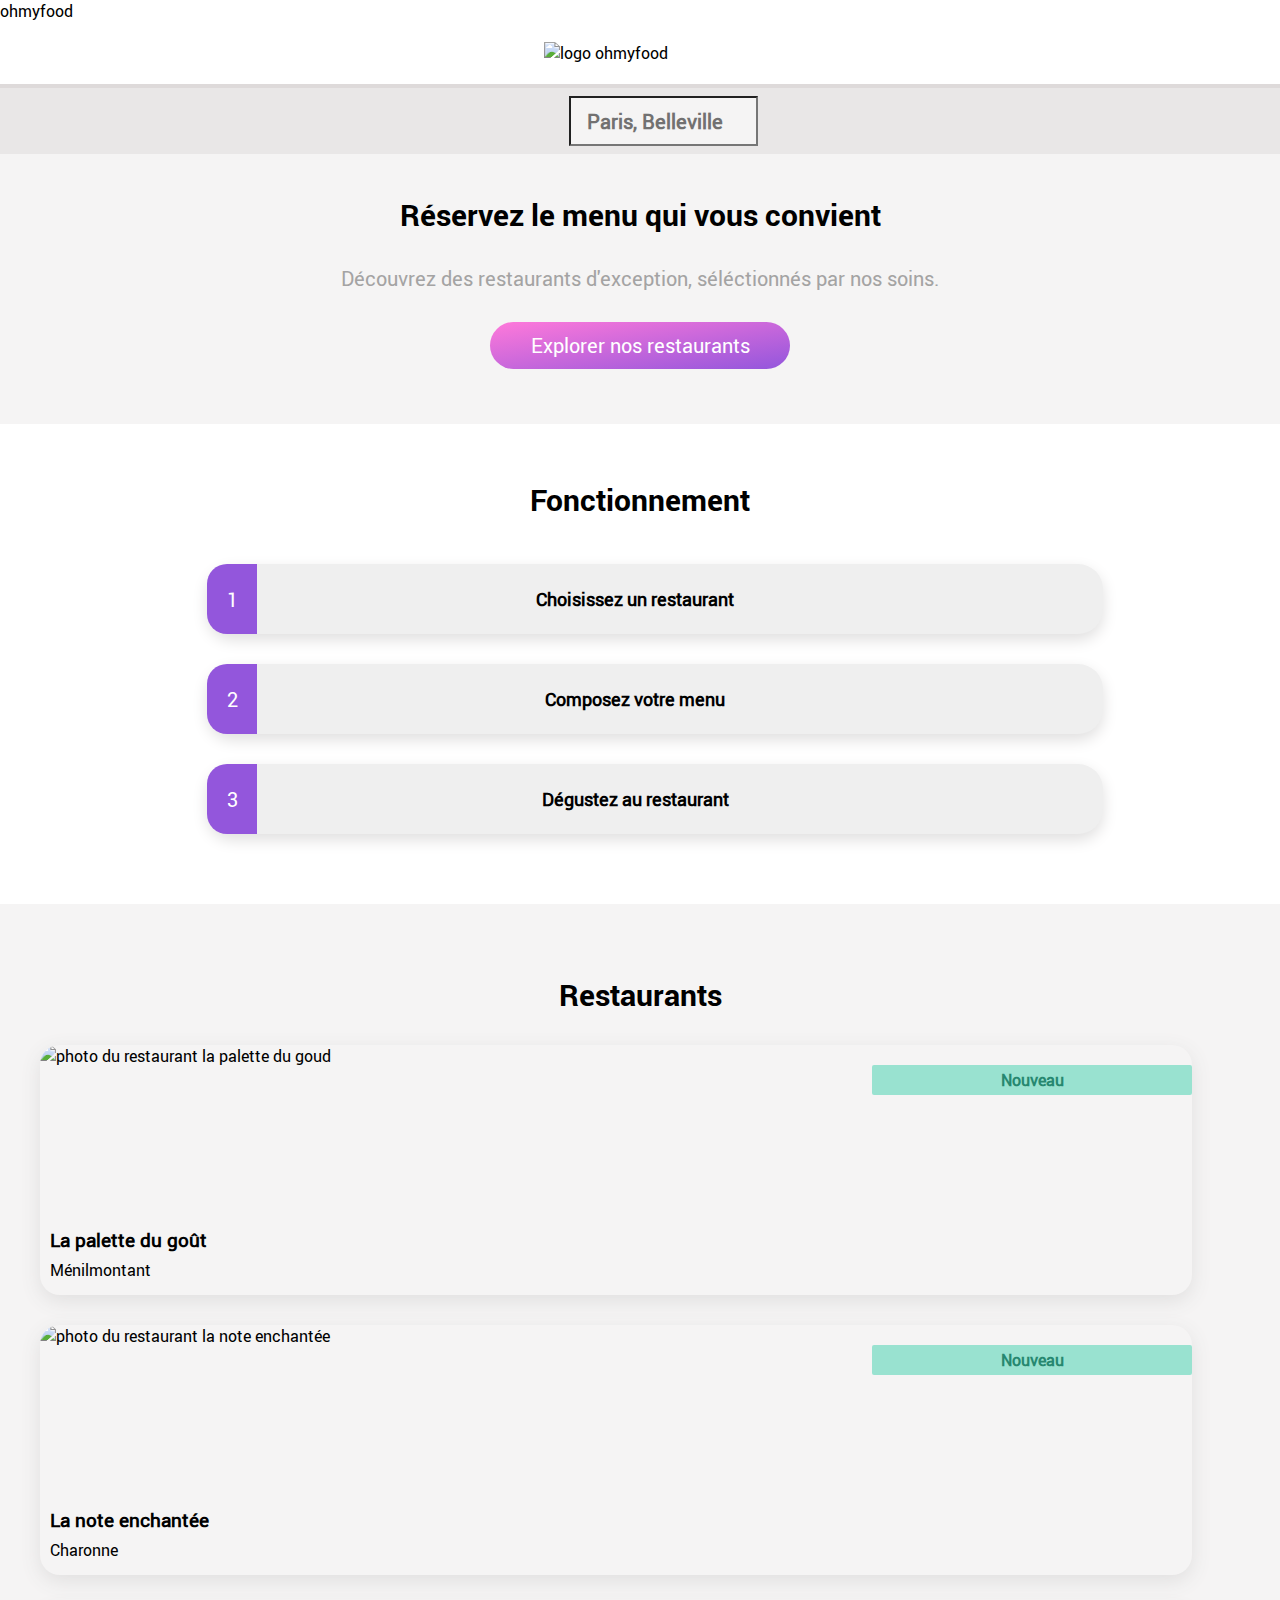
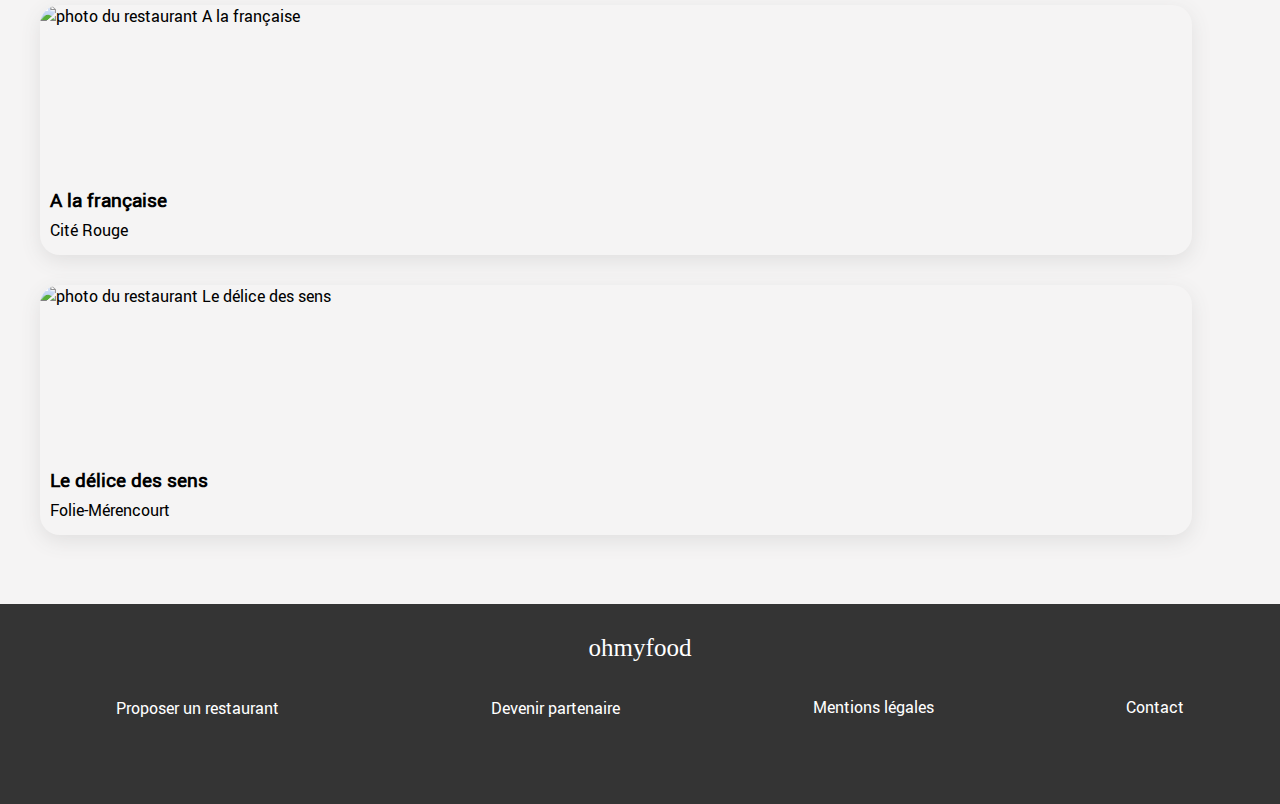
==== index.html @ 024a18be "debut du loader spinner" ====
<!DOCTYPE html>
<html lang="fr">
    <head>
        <meta charset="UTF-8">
        <meta http-equiv="X-UA-Compatible" content="IE=edge">
        <meta name="viewport" content="width=device-width, initial-scale=1.0">
        <link rel="stylesheet" href="sass/style.css"/>
        <link rel="stylesheet" href="https://use.fontawesome.com/releases/v5.15.4/css/all.css" integrity="sha384-DyZ88mC6Up2uqS4h/KRgHuoeGwBcD4Ng9SiP4dIRy0EXTlnuz47vAwmeGwVChigm" crossorigin="anonymous">
        <title>ohmyfood</title>
    </head>
    <body>
        <!--................HEADER...............-->
        <header> 

        <p class="loader">ohmyfood</p>
        <div class="pageloader"></div>

        
        <div class="logo">
            <img src="images/logo/ohmyfood.png" alt="logo ohmyfood">
        </div>
        </header>
        <!--..................1ere SECTION..................-->
            <section class="suiteheader">
                <div class="rechercher">
                    <p class="icone"><i class="fas fa-map-marker-alt"></i></p>
                    <form method="post" action="traitement.php">
                        <input class="ville" type="search" value="Paris, Belleville"/>
                    </form>
                </div>
                <div class="explorer">
                    <h1>Réservez le menu qui vous convient</h1>
                    <p>Découvrez des restaurants d'exception, séléctionnés par nos soins.</p>
                    <div><a href="#restaurants"><button>Explorer nos restaurants</button></a></div>
                </div>
                <div class="fonctionnement">
                    <h2>Fonctionnement</h2>
                    <div class="fonctionnement_button">
                    <div class="choix"><button>
                        <div class="num"><p>1</p></div><i class="fas fa-mobile-alt"></i><h4>Choisissez un restaurant</h4>
                    </button></div> 
                    <div class="choix"><button>
                        <div class="num"><p>2</p></div><i class="fas fa-list-ul"></i><h4>Composez votre menu</h4>
                    </button></div>
                    <div class="choix"><button>
                        <div class="num"><p>3</p></div><i class="fas fa-store"></i><h4>Dégustez au restaurant</h4>
                    </button></div>
                    </div>
                </div>
            </section>
        <!--................2ème SECTION.................-->
            <section id="restaurants">
                <h2>Restaurants</h2>
                <div class="restaurant_carte">
                <article class="carte"><a href="palette_du_gout.html">
                    <div class="photo">
                        <aside>Nouveau</aside>
                        <img src="images/restaurants/jay-wennington-N_Y88TWmGwA-unsplash.jpg" alt="photo du restaurant la palette du goud"></div>
                    <div class="description">
                        <h3>La palette du goût</h3>
                        <p>Ménilmontant</p>
                        <div class="coeur">
                            <p class="coeurvide"><i class="far fa-heart"></i></p>
                            <p class="coeurrempli"><i class="fas fa-heart"></i></p>
                        </div>    
                        
                        </div></a>
                </article>
                <article class="carte"><a href="note_enchantee.html">
                    <div class="photo">
                        <aside>Nouveau</aside>
                        <img src="images/restaurants/stil-u2Lp8tXIcjw-unsplash.jpg" alt="photo du restaurant la note enchantée"></div>
                    <div class="description">
                        <h3>La note enchantée</h3>
                        <p>Charonne</p>
                        <div class="coeur">
                            <p class="coeurvide"><i class="far fa-heart"></i></p>
                            <p class="coeurrempli"><i class="fas fa-heart"></i></p>
                        </div>    
                        
                        </div></a>
                </article>
                <article class="carte"><a href="a_la_francaise.html">
                    <div class="photo">
                        <img src="images/restaurants/toa-heftiba-DQKerTsQwi0-unsplash.jpg" alt="photo du restaurant A la française"></div>
                    <div class="description">
                        <h3>A la française</h3>
                        <p>Cité Rouge</p>
                        <div class="coeur">
                            <p class="coeurvide"><i class="far fa-heart"></i></p>
                            <p class="coeurrempli"><i class="fas fa-heart"></i></p>
                        </div>
                        </div></a>
                </article>
                <article class="carte"><a href="delice_des_sens.html">
                    <div class="photo">
                        <img src="images/restaurants/louis-hansel-shotsoflouis-qNBGVyOCY8Q-unsplash.jpg" alt="photo du restaurant Le délice des sens"></div>
                    <div class="description">
                        <h3>Le délice des sens</h3>
                        <p>Folie-Mérencourt</p>
                        <div class="coeur">
                            <p class="coeurvide"><i class="far fa-heart"></i></p>
                            <p class="coeurrempli"><i class="fas fa-heart"></i></p>
                        </div>
                        
                        </div></a>
                </article>
                </div>
            </section>
        <!--..................FOOTER.................-->
        <footer>
            <div class="logofooter"><p>ohmyfood</p></div>
            <div class="menu_footer">
                <ul>
                <li><a href="#"><i class="fas fa-utensils"></i>Proposer un restaurant</a></li>
                <li><a href="#"><i class="fas fa-hands-helping"></i>Devenir partenaire</a></li>
                <li><a href="#">Mentions légales</a></li>
                <li><a href="#email">Contact</a></li></ul>
            </div>
        </footer>
    </body>
</html>
---- sass/style.css ----
@font-face {
  font-family: "Robotoreg";
  src: url("fonts/Roboto-Regular-webfont.ttf") format("truetype"), url("fonts/Roboto-Black-webfont.ttf") format("truetype");
  font-weight: normal;
}

@font-face {
  font-family: "Robotobold";
  src: url("fonts/Roboto-Bold-webfont.ttf") format("truetype");
}

@font-face {
  font-family: "shrikhand";
  src: url("fonts/shrikhand-Regular.otf") format("opentype");
  font-weight: normal;
}

* {
  padding: 0;
  margin: 0;
  -webkit-box-sizing: border-box;
          box-sizing: border-box;
  font-family: "Robotoreg", impact, serif;
}

.logo {
  display: -webkit-box;
  display: -ms-flexbox;
  display: flex;
  -webkit-box-pack: center;
      -ms-flex-pack: center;
          justify-content: center;
  -webkit-box-align: center;
      -ms-flex-align: center;
          align-items: center;
  width: 100%;
}

.logo img {
  width: 130px;
  height: auto;
  margin-top: 20px;
}

footer {
  height: 250px;
  width: 100%;
  background-color: #343434;
}

.logofooter p {
  font-family: "shrikhand", impact, serif;
  font-size: 18px;
  color: white;
  width: 35%;
  padding-top: 30px;
  margin-left: 30px;
}

.menu_footer {
  display: -webkit-box;
  display: -ms-flexbox;
  display: flex;
  -webkit-box-orient: vertical;
  -webkit-box-direction: normal;
      -ms-flex-direction: column;
          flex-direction: column;
  -ms-flex-wrap: wrap;
      flex-wrap: wrap;
  margin-top: 15px;
  margin-left: 30px;
  line-height: 30px;
  width: 55%;
}

.menu_footer ul {
  display: -webkit-box;
  display: -ms-flexbox;
  display: flex;
  -webkit-box-orient: vertical;
  -webkit-box-direction: normal;
      -ms-flex-direction: column;
          flex-direction: column;
  list-style-type: none;
  font-size: 15px;
}

.menu_footer a {
  color: white;
  text-decoration: none;
}

.menu_footer i {
  width: 10px;
  margin-right: 15px;
  font-size: 15px;
}

@media screen and (min-width: 768px) {
  .logo img {
    width: 15%;
    height: auto;
  }
  footer {
    height: 200px;
  }
  .menu_footer {
    margin: 0;
    width: 100%;
  }
  .menu_footer ul {
    text-align: center;
    -ms-flex-pack: distribute;
        justify-content: space-around;
    font-size: 16px;
    width: 100%;
    -webkit-box-orient: horizontal;
    -webkit-box-direction: normal;
        -ms-flex-direction: row;
            flex-direction: row;
  }
  .menu_footer i {
    width: 30px;
    font-size: 18px;
    margin-right: 20px;
  }
  .logofooter p {
    font-size: 25px;
    text-align: center;
    width: 100%;
    margin: 0;
    padding: 30px;
  }
}

@media screen and (min-width: 1294px) {
  .logo img {
    width: 10%;
    height: auto;
  }
}

main {
  background: rgba(245, 244, 244, 0.986);
  border-radius: 30px 30px 0 0;
  width: 100%;
  height: 1150px;
  position: relative;
  margin-top: -15%;
  padding-top: 35px;
}

.header {
  display: -webkit-box;
  display: -ms-flexbox;
  display: flex;
  width: 100%;
  height: 50px;
}

.fleche i {
  margin-top: 25px;
  margin-left: 20px;
  color: black;
}

.photo_menu img {
  -o-object-fit: cover;
     object-fit: cover;
  width: 100%;
  height: 50%;
  margin-top: 20px;
}

.titre {
  display: -webkit-box;
  display: -ms-flexbox;
  display: flex;
  -ms-flex-pack: distribute;
      justify-content: space-around;
  -webkit-box-align: center;
      -ms-flex-align: center;
          align-items: center;
}

.titre h1 {
  font-family: "shrikhand", impact, serif;
  font-size: 25px;
  margin-left: -30px;
}

.coeur i {
  font-size: 25px;
  margin-top: -12px;
  position: absolute;
}

.coeurvide i {
  color: #727171;
}

.coeurrempli i {
  color: transparent;
}

.detailmenu {
  display: -webkit-box;
  display: -ms-flexbox;
  display: flex;
  -webkit-box-orient: vertical;
  -webkit-box-direction: normal;
      -ms-flex-direction: column;
          flex-direction: column;
  margin-top: 20px;
  height: 900px;
  margin-bottom: 50px;
  -webkit-box-pack: justify;
      -ms-flex-pack: justify;
          justify-content: space-between;
}

.detailmenu h2 {
  margin-bottom: 20px;
  font-size: 16px;
  margin-left: 20px;
  border-bottom: solid #99E2D0;
  padding-bottom: 5px;
  margin-bottom: -5px;
  width: 45px;
  color: #727171;
}

h4 {
  font-size: 16px;
  font-weight: 800;
  width: 100%;
  margin-top: 10px;
  color: black;
}

.blocmenu {
  display: -webkit-box;
  display: -ms-flexbox;
  display: flex;
  -webkit-box-orient: vertical;
  -webkit-box-direction: normal;
      -ms-flex-direction: column;
          flex-direction: column;
  -webkit-box-pack: justify;
      -ms-flex-pack: justify;
          justify-content: space-between;
  height: 220px;
}

.blocmenu--entree {
  -webkit-animation: apparition-menu 3s;
          animation: apparition-menu 3s;
}

.blocmenu--plat {
  -webkit-animation: apparition-menu 7s;
          animation: apparition-menu 7s;
}

.blocmenu--dessert {
  -webkit-animation: apparition-menu 11s;
          animation: apparition-menu 11s;
}

@-webkit-keyframes apparition-menu {
  0% {
    opacity: 0;
    -webkit-transform: translateY(5vh);
            transform: translateY(5vh);
  }
  100% {
    opacity: 1;
    -webkit-transform: translateY(0);
            transform: translateY(0);
  }
}

@keyframes apparition-menu {
  0% {
    opacity: 0;
    -webkit-transform: translateY(5vh);
            transform: translateY(5vh);
  }
  100% {
    opacity: 1;
    -webkit-transform: translateY(0);
            transform: translateY(0);
  }
}

.menu {
  display: -webkit-box;
  display: -ms-flexbox;
  display: flex;
  background-color: white;
  border-radius: 20px;
  -webkit-box-orient: horizontal;
  -webkit-box-direction: normal;
      -ms-flex-direction: row;
          flex-direction: row;
  -ms-flex-wrap: wrap;
      flex-wrap: wrap;
  width: 90%;
  height: 60px;
  -ms-flex-pack: distribute;
      justify-content: space-around;
  padding-left: 10px;
  margin-left: 20px;
}

.descriptiontarif {
  display: -webkit-box;
  display: -ms-flexbox;
  display: flex;
  -webkit-box-orient: horizontal;
  -webkit-box-direction: normal;
      -ms-flex-direction: row;
          flex-direction: row;
  -webkit-box-pack: justify;
      -ms-flex-pack: justify;
          justify-content: space-between;
  font-size: 14px;
  width: 100%;
  height: 35px;
}

.description_menu {
  color: #727171;
  white-space: nowrap;
  width: 100%;
  overflow: hidden;
  text-overflow: ellipsis;
}

.tarif {
  font-weight: 800;
  color: black;
}

.valide {
  display: -webkit-box;
  display: -ms-flexbox;
  display: flex;
  color: transparent;
  -webkit-transform: rotate(0turn);
          transform: rotate(0turn);
}

.menu:hover {
  -webkit-box-shadow: grey 6px 6px 6px;
          box-shadow: grey 6px 6px 6px;
}

.menu:hover .valide {
  color: white;
  -webkit-box-align: center;
      -ms-flex-align: center;
          align-items: center;
  -webkit-box-pack: center;
      -ms-flex-pack: center;
          justify-content: center;
  margin-top: -32px;
  margin-left: 20px;
  height: 61px;
  padding: 13px;
  border-radius: 0 20px 20px 0;
  background-color: #99E2D0;
  -webkit-transition: 900ms translateX();
  transition: 900ms translateX();
}

.menu:hover .valide i {
  font-size: 20px;
  -webkit-transform: rotate(1turn);
          transform: rotate(1turn);
  -webkit-transition: 900ms;
  transition: 900ms;
}

.bouton {
  display: -webkit-box;
  display: -ms-flexbox;
  display: flex;
  -webkit-box-pack: center;
      -ms-flex-pack: center;
          justify-content: center;
}

.bouton button {
  margin-bottom: 50px;
  padding: 15px 50px;
  border-radius: 40px;
  background: -webkit-gradient(linear, left top, right bottom, from(#FF79DA), to(#9356DC));
  background: linear-gradient(to bottom right, #FF79DA, #9356DC);
  border: none;
}

.bouton a button {
  text-decoration: none;
  color: white;
  font-size: 16px;
}

.bouton a button:hover {
  -webkit-box-shadow: #727171 0px 7px 15px;
          box-shadow: #727171 0px 7px 15px;
  -webkit-filter: brightness(1.1);
          filter: brightness(1.1);
}

@media screen and (min-width: 768px) and (max-width: 1293px) {
  .photo_menu img {
    height: 500px;
  }
  .fleche {
    margin-left: 50px;
  }
  main {
    display: -webkit-box;
    display: -ms-flexbox;
    display: flex;
    -webkit-box-orient: vertical;
    -webkit-box-direction: normal;
        -ms-flex-direction: column;
            flex-direction: column;
    padding-left: 50px;
    padding-right: 40px;
  }
  .coeur {
    margin-right: 60px;
  }
}

@media screen and (min-width: 1294px) {
  .photo_menu img {
    height: 300px;
    width: 100%;
  }
  .fleche {
    margin-left: 90px;
  }
  main {
    display: -webkit-box;
    display: -ms-flexbox;
    display: flex;
    height: 900px;
    -webkit-box-orient: vertical;
    -webkit-box-direction: normal;
        -ms-flex-direction: column;
            flex-direction: column;
    margin-top: -10px;
    border-radius: 0%;
    -webkit-box-align: center;
        -ms-flex-align: center;
            align-items: center;
  }
  .titre {
    width: 100%;
    -ms-flex-pack: distribute;
        justify-content: space-around;
    margin-top: 30px;
  }
  .titre h1 {
    font-size: 35px;
    margin-bottom: 20px;
  }
  .coeur i {
    font-size: 35px;
    margin-top: -35px;
  }
  .menu {
    height: auto;
    width: 30%;
  }
  .detailmenu h2 {
    font-size: 25px;
    margin-left: -80%;
    margin-top: 20px;
  }
  .detailmenu {
    width: 90%;
    height: 550px;
    -ms-flex-pack: distribute;
        justify-content: space-around;
    -webkit-box-align: center;
        -ms-flex-align: center;
            align-items: center;
  }
  .blocmenu {
    width: 100%;
    -ms-flex-pack: distribute;
        justify-content: space-around;
    -webkit-box-orient: horizontal;
    -webkit-box-direction: normal;
        -ms-flex-direction: row;
            flex-direction: row;
    margin-top: 20px;
  }
  .descriptiontarif {
    height: 70px;
  }
  h4 {
    font-size: 20px;
    margin-left: 20px;
    margin-top: 20px;
  }
  .description_menu {
    font-size: 18px;
    margin-left: 20px;
    margin-top: 10px;
  }
  .tarif {
    font-size: 20px;
    margin-right: 20px;
  }
  .menu:hover .valide {
    margin-top: -46px;
    height: 117px;
    padding: 20px;
  }
  .bouton button {
    width: 400px;
    margin-top: 30px;
  }
  .bouton a button {
    font-size: 22px;
  }
}

/*
@keyframes loader-spinner{
0% {transform: rotate(0turn);
	opacity:1;}
100% {transform: rotate(5turn);
		opacity:0;}
}
.loader
{
	display: flex;
	justify-content: center;
	align-items: center;
	font-family: "shrikhand", impact, serif;
	text-align: center;
	font-size: 30px;
	color: $texte;
	width: 300px;
	height: 300px;
	border-radius: 50%;
	box-shadow: 50px 30px 20px $secondaire inset;
	position: absolute;
	background:$degrade;
	margin-top: 50%;
	margin-left: 10%;
	animation: loader-spinner 20s;
}*/
/*.........1ere section............*/
.suiteheader {
  display: -webkit-box;
  display: -ms-flexbox;
  display: flex;
  -webkit-box-orient: vertical;
  -webkit-box-direction: normal;
      -ms-flex-direction: column;
          flex-direction: column;
}

.rechercher {
  display: -webkit-box;
  display: -ms-flexbox;
  display: flex;
  -webkit-box-pack: center;
      -ms-flex-pack: center;
          justify-content: center;
  -webkit-box-align: center;
      -ms-flex-align: center;
          align-items: center;
  width: 100%;
  height: 70px;
  margin-top: 20px;
  background-color: rgba(233, 231, 231, 0.986);
  border-top: solid 4px rgba(221, 217, 217, 0.986);
}

.icone {
  display: -webkit-box;
  display: -ms-flexbox;
  display: flex;
  font-size: 20px;
  margin-left: 8%;
  margin-right: 5px;
}

.ville {
  display: -webkit-box;
  display: -ms-flexbox;
  display: flex;
  font-size: 18px;
  font-weight: 600;
  text-align: center;
  width: 80%;
  color: #727171;
  font-size: 16px;
  background-color: rgba(245, 244, 244, 0.986);
}

.explorer {
  text-align: center;
  height: 300px;
  width: 100%;
  padding-top: 40px;
  background-color: rgba(245, 244, 244, 0.986);
}

h1 {
  font-weight: 800;
  font-family: "Robotobold", impact, serif;
  font-size: 25px;
  margin-bottom: 15px;
  margin-left: 40px;
  margin-right: 40px;
  font-size: 25px;
}

h1 + p {
  color: #a4a3a3;
  font-size: 20px;
  margin-left: 10px;
  margin-right: 10px;
}

.explorer button {
  margin-top: 30px;
  margin-bottom: 30px;
  padding: 10px 20px;
  border-radius: 40px;
  background: -webkit-gradient(linear, left top, right bottom, from(#FF79DA), to(#9356DC));
  background: linear-gradient(to bottom right, #FF79DA, #9356DC);
  border: none;
}

.explorer a button {
  text-decoration: none;
  color: white;
  font-size: 16px;
}

.explorer a button:hover {
  -webkit-box-shadow: #727171 0px 7px 15px;
          box-shadow: #727171 0px 7px 15px;
  -webkit-filter: brightness(1.1);
          filter: brightness(1.1);
}

.fonctionnement {
  display: -webkit-box;
  display: -ms-flexbox;
  display: flex;
  -webkit-box-orient: vertical;
  -webkit-box-direction: normal;
      -ms-flex-direction: column;
          flex-direction: column;
  height: 370px;
  width: 100%;
  margin-top: 40px;
  margin-bottom: 10px;
  -ms-flex-pack: distribute;
      justify-content: space-around;
}

.fonctionnement_button {
  display: -webkit-box;
  display: -ms-flexbox;
  display: flex;
  -webkit-box-orient: vertical;
  -webkit-box-direction: normal;
      -ms-flex-direction: column;
          flex-direction: column;
  -webkit-box-pack: justify;
      -ms-flex-pack: justify;
          justify-content: space-between;
  width: 100%;
  height: 300px;
}

h2 {
  font-weight: 800;
  font-family: "Robotobold", impact, serif;
  font-size: 25px;
  width: 80%;
  font-size: 25px;
  margin-left: 30px;
}

.choix {
  display: -webkit-box;
  display: -ms-flexbox;
  display: flex;
  -webkit-box-orient: vertical;
  -webkit-box-direction: normal;
      -ms-flex-direction: column;
          flex-direction: column;
  -webkit-box-pack: center;
      -ms-flex-pack: center;
          justify-content: center;
  -webkit-box-align: center;
      -ms-flex-align: center;
          align-items: center;
  margin-top: 0;
  font-size: 16px;
  font-weight: 900;
  height: 100%;
  width: 100%;
}

.choix:hover button {
  background-color: #dfccf5;
  border-radius: 25px;
  -webkit-filter: brightness(1.02);
          filter: brightness(1.02);
  -webkit-box-shadow: #b8b7b7 0px 5px 10px;
          box-shadow: #b8b7b7 0px 5px 10px;
}

.choix button {
  display: -webkit-box;
  display: -ms-flexbox;
  display: flex;
  -webkit-box-align: center;
      -ms-flex-align: center;
          align-items: center;
  border-radius: 25px;
  height: 70px;
  width: 88%;
  -webkit-box-shadow: #e0dfdf 0px 6px 15px;
          box-shadow: #e0dfdf 0px 6px 15px;
  border: none;
  margin-left: 30px;
}

.num {
  display: -webkit-box;
  display: -ms-flexbox;
  display: flex;
  -webkit-box-pack: center;
      -ms-flex-pack: center;
          justify-content: center;
  -webkit-box-align: center;
      -ms-flex-align: center;
          align-items: center;
  border-radius: 50%;
  background-color: #9356DC;
  color: white;
  width: 35px;
  height: 30px;
  margin-left: -13px;
}

.choix i {
  margin-left: 30px;
  margin-right: -30px;
  color: #a4a3a3;
  font-size: 20px;
}

.choix h4 {
  margin-bottom: 10px;
}

.choix:hover i {
  color: #9356DC;
}

/*...........2eme section............*/
#restaurants {
  display: -webkit-box;
  display: -ms-flexbox;
  display: flex;
  width: 100%;
  height: 1300px;
  -webkit-box-orient: vertical;
  -webkit-box-direction: normal;
      -ms-flex-direction: column;
          flex-direction: column;
  -webkit-box-pack: center;
      -ms-flex-pack: center;
          justify-content: center;
  background-color: rgba(245, 244, 244, 0.986);
  margin-top: 30px;
}

.carte {
  display: -webkit-box;
  display: -ms-flexbox;
  display: flex;
  -webkit-box-orient: vertical;
  -webkit-box-direction: normal;
      -ms-flex-direction: column;
          flex-direction: column;
  width: 90%;
  height: 250px;
  margin-top: 30px;
  border-radius: 20px;
  -webkit-box-shadow: #e0dfdf 0px 6px 20px;
          box-shadow: #e0dfdf 0px 6px 20px;
  margin-left: 20px;
}

.carte a {
  text-decoration: none;
  color: black;
}

.carte a:hover {
  -webkit-box-shadow: #b8b7b7 0px 5px 10px;
          box-shadow: #b8b7b7 0px 5px 10px;
  border-radius: 20px;
}

.photo {
  display: -webkit-box;
  display: -ms-flexbox;
  display: flex;
  -webkit-box-orient: vertical;
  -webkit-box-direction: normal;
      -ms-flex-direction: column;
          flex-direction: column;
}

aside {
  display: -webkit-box;
  display: -ms-flexbox;
  display: flex;
  background-color: #99E2D0;
  width: 25%;
  height: 30px;
  color: #278870;
  font-weight: 700;
  -webkit-box-pack: center;
      -ms-flex-pack: center;
          justify-content: center;
  -webkit-box-align: center;
      -ms-flex-align: center;
          align-items: center;
  margin-top: 20px;
  margin-left: 61%;
  border-radius: 2px;
  position: absolute;
}

.photo img {
  display: -webkit-box;
  display: -ms-flexbox;
  display: flex;
  -o-object-fit: cover;
     object-fit: cover;
  width: 100%;
  height: 170px;
  border-radius: 20px 20px 0 0;
}

.description {
  display: -webkit-box;
  display: -ms-flexbox;
  display: flex;
  width: 100%;
  height: 80px;
  -webkit-box-orient: vertical;
  -webkit-box-direction: normal;
      -ms-flex-direction: column;
          flex-direction: column;
  padding-left: 10px;
  padding-top: 10px;
  border-radius: 0 0 20px 20px;
  line-height: 30px;
  position: relative;
}

.coeur i {
  font-size: 25px;
  margin-left: 80%;
  margin-right: 10px;
  margin-top: -45px;
  position: absolute;
}

.coeurvide i {
  color: #727171;
}

.coeurrempli i {
  color: transparent;
}

.coeurrempli:hover i {
  background: -webkit-gradient(linear, left bottom, left top, from(#FF79DA), to(#9356DC));
  background: linear-gradient(0deg, #FF79DA, #9356DC);
  background-clip: text;
}

/*.....................TABLETTE................*/
@media screen and (min-width: 768px) {
  .rechercher {
    padding: 0;
  }
  .icone i {
    font-size: 25px;
    padding: 0;
    margin-left: -60px;
  }
  .ville {
    height: 50px;
    width: 100%;
    font-size: 20px;
    margin-left: -30px;
  }
  h1 {
    font-size: 30px;
  }
  h1 + p {
    font-size: 20px;
    margin-top: 30px;
  }
  .explorer {
    height: 270px;
  }
  .explorer a button {
    width: 300px;
    font-size: 20px;
  }
  .fonctionnement {
    width: 100%;
    height: 400px;
    -ms-flex-pack: distribute;
        justify-content: space-around;
    -webkit-box-align: center;
        -ms-flex-align: center;
            align-items: center;
  }
  h2 {
    font-size: 30px;
    text-align: center;
    width: 100%;
    margin: 0;
  }
  .choix button {
    width: 70%;
  }
  .choix h4 {
    font-size: 18px;
    margin-left: -70px;
  }
  .num {
    margin-left: 0;
    font-size: 20px;
    border-radius: 20px 0 0 20px;
    height: 100%;
    width: 50px;
  }
  .carte {
    width: 90%;
    margin-left: 40px;
    padding: 0;
  }
  aside {
    margin-left: 65%;
  }
  .description i {
    margin-left: 90px;
  }
  .coeur {
    margin-left: 80%;
  }
}

/*..................DESKTOP................................*/
@media screen and (min-width: 1294px) {
  .fonctionnement {
    height: 200px;
  }
  .fonctionnement_button {
    -webkit-box-orient: horizontal;
    -webkit-box-direction: normal;
        -ms-flex-direction: row;
            flex-direction: row;
    margin-top: 20px;
    margin: 0%;
    padding: 0%;
  }
  .num {
    width: 50px;
  }
  .choix i {
    margin-right: 50px;
  }
  .choix button {
    width: 80%;
    margin: 0%;
    padding: 0%;
  }
  .choix {
    width: 50%;
  }
  #restaurants {
    margin: 0%;
    padding: 0%;
    height: 1000px;
    padding-bottom: 50px;
  }
  .restaurant_carte {
    display: -webkit-box;
    display: -ms-flexbox;
    display: flex;
    -webkit-box-orient: horizontal;
    -webkit-box-direction: normal;
        -ms-flex-direction: row;
            flex-direction: row;
    -ms-flex-wrap: wrap;
        flex-wrap: wrap;
    height: 800px;
    -ms-flex-pack: distribute;
        justify-content: space-around;
    width: 90%;
    margin-left: 80px;
    margin-top: 30px;
  }
  .carte {
    width: 45%;
    height: 380px;
    margin-bottom: 0px;
    padding: 0;
  }
  .photo img {
    height: 300px;
  }
  aside {
    margin-left: 30.5%;
    width: 10%;
  }
}
/*# sourceMappingURL=style.css.map */
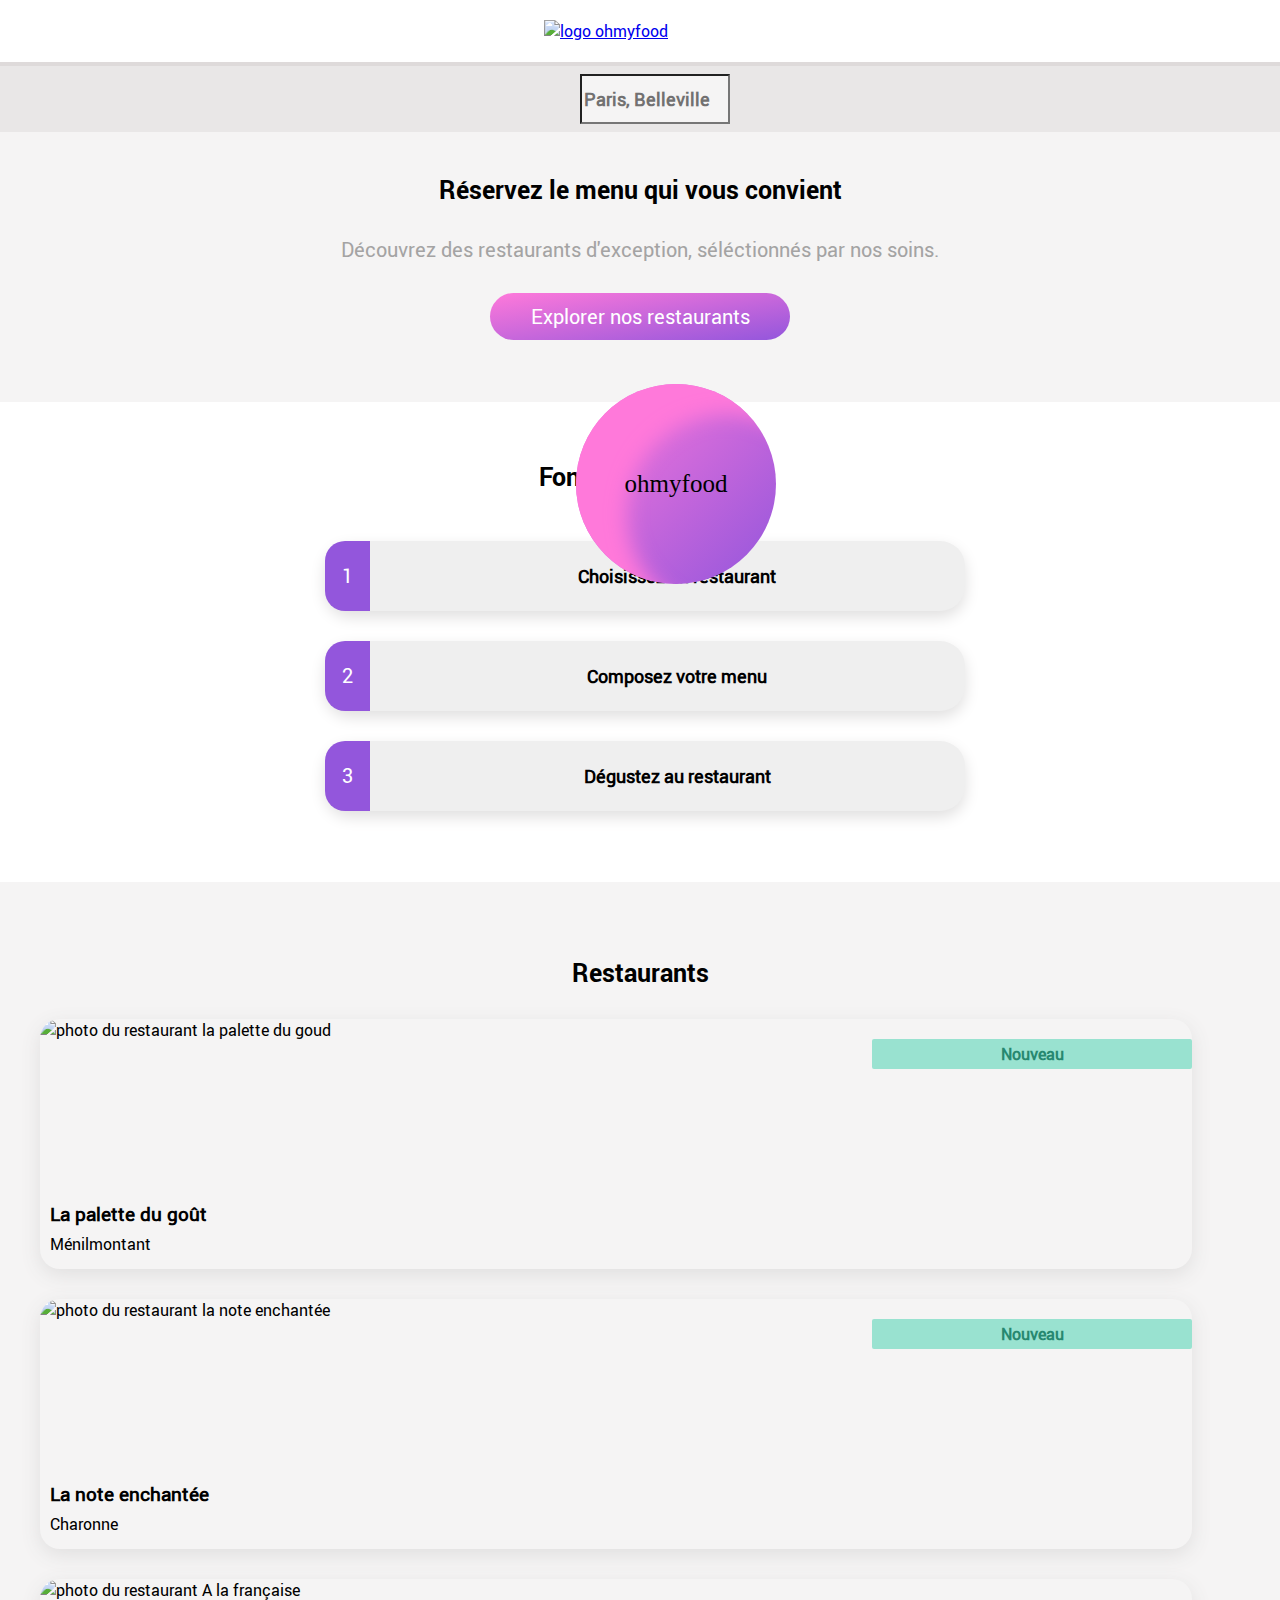
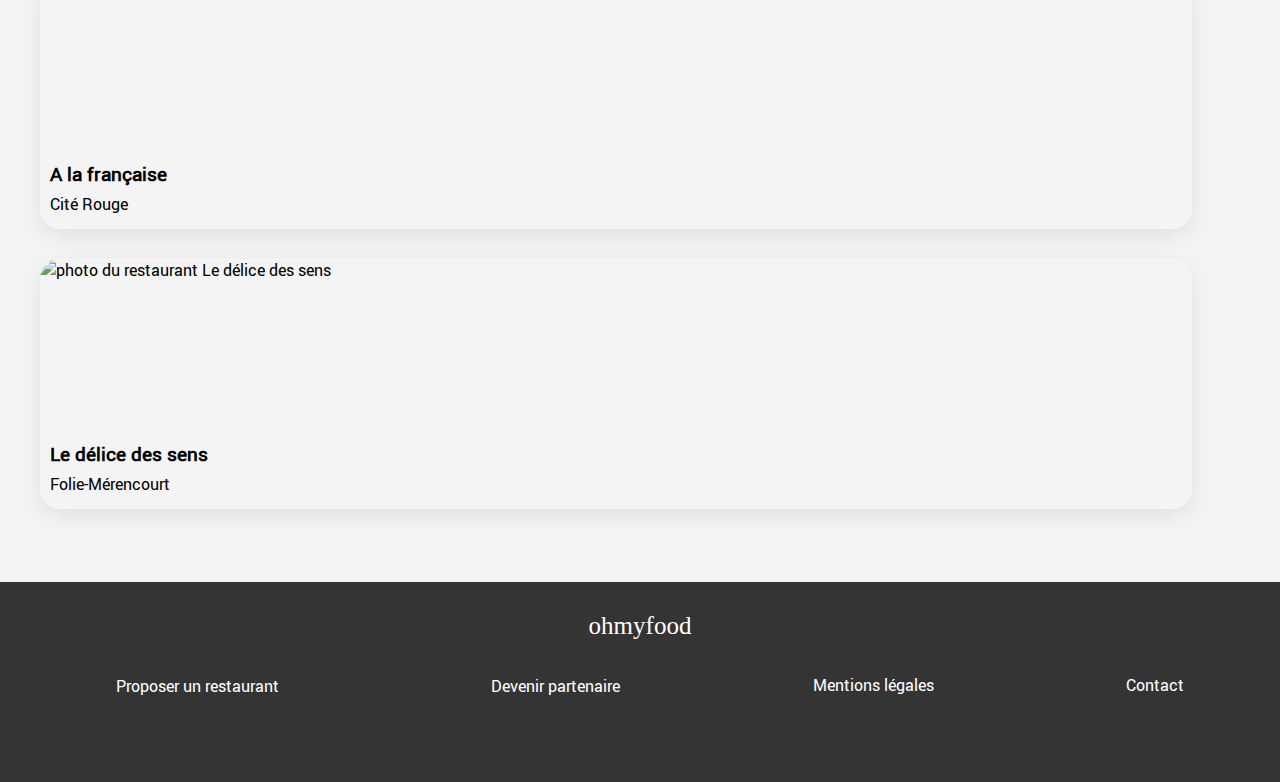
==== commit 66f871b5: "loader spinner fin" ====
--- a/index.html
+++ b/index.html
@@ -10,17 +10,16 @@
     </head>
     <body>
         <!--................HEADER...............-->
-        <header> 
-
-        <p class="loader">ohmyfood</p>
-        <div class="pageloader"></div>
-
-        
-        <div class="logo">
+            <p class="loader">ohmyfood</p>
+            
+        <header class="lienloader">
+            <a href="index.html">
+            <div class="logo">
             <img src="images/logo/ohmyfood.png" alt="logo ohmyfood">
-        </div>
+            </div></a>
         </header>
         <!--..................1ere SECTION..................-->
+        <main class="lienloader">
             <section class="suiteheader">
                 <div class="rechercher">
                     <p class="icone"><i class="fas fa-map-marker-alt"></i></p>
@@ -102,13 +101,13 @@
                             <p class="coeurvide"><i class="far fa-heart"></i></p>
                             <p class="coeurrempli"><i class="fas fa-heart"></i></p>
                         </div>
-                        
                         </div></a>
                 </article>
                 </div>
             </section>
+        </main>
         <!--..................FOOTER.................-->
-        <footer>
+        <footer class="lienloader">
             <div class="logofooter"><p>ohmyfood</p></div>
             <div class="menu_footer">
                 <ul>
--- a/sass/style.css
+++ b/sass/style.css
@@ -138,9 +138,13 @@
     width: 10%;
     height: auto;
   }
-}
-
-main {
+  .menu_footer ul {
+    width: 50%;
+    margin-left: 510px;
+  }
+}
+
+.main {
   background: rgba(245, 244, 244, 0.986);
   border-radius: 30px 30px 0 0;
   width: 100%;
@@ -347,8 +351,8 @@
   display: -ms-flexbox;
   display: flex;
   color: transparent;
-  -webkit-transform: rotate(0turn);
-          transform: rotate(0turn);
+  -webkit-transform: rotate(0turn) translate(0, 0);
+          transform: rotate(0turn) translate(0, 0);
 }
 
 .menu:hover {
@@ -370,8 +374,8 @@
   padding: 13px;
   border-radius: 0 20px 20px 0;
   background-color: #99E2D0;
-  -webkit-transition: 900ms translateX();
-  transition: 900ms translateX();
+  -webkit-transition: 2000ms 10s translateX(80px, 0);
+  transition: 2000ms 10s translateX(80px, 0);
 }
 
 .menu:hover .valide i {
@@ -420,7 +424,7 @@
   .fleche {
     margin-left: 50px;
   }
-  main {
+  .main {
     display: -webkit-box;
     display: -ms-flexbox;
     display: flex;
@@ -444,7 +448,7 @@
   .fleche {
     margin-left: 90px;
   }
-  main {
+  .main {
     display: -webkit-box;
     display: -ms-flexbox;
     display: flex;
@@ -466,11 +470,11 @@
     margin-top: 30px;
   }
   .titre h1 {
-    font-size: 35px;
+    font-size: 30px;
     margin-bottom: 20px;
   }
   .coeur i {
-    font-size: 35px;
+    font-size: 30px;
     margin-top: -35px;
   }
   .menu {
@@ -532,33 +536,38 @@
   }
 }
 
-/*
-@keyframes loader-spinner{
-0% {transform: rotate(0turn);
-	opacity:1;}
-100% {transform: rotate(5turn);
-		opacity:0;}
-}
-.loader
-{
-	display: flex;
-	justify-content: center;
-	align-items: center;
-	font-family: "shrikhand", impact, serif;
-	text-align: center;
-	font-size: 30px;
-	color: $texte;
-	width: 300px;
-	height: 300px;
-	border-radius: 50%;
-	box-shadow: 50px 30px 20px $secondaire inset;
-	position: absolute;
-	background:$degrade;
-	margin-top: 50%;
-	margin-left: 10%;
-	animation: loader-spinner 20s;
-}*/
+.lienloader {
+  -webkit-animation: lienloader 2s 3s;
+          animation: lienloader 2s 3s;
+  -webkit-animation-fill-mode: both;
+          animation-fill-mode: both;
+}
+
+@-webkit-keyframes lienloader {
+  0% {
+    opacity: 0;
+  }
+  100% {
+    opacity: 1;
+  }
+}
+
+@keyframes lienloader {
+  0% {
+    opacity: 0;
+  }
+  100% {
+    opacity: 1;
+  }
+}
+
 /*.........1ere section............*/
+main {
+  width: 100%;
+  height: 100%;
+  padding: 0;
+}
+
 .suiteheader {
   display: -webkit-box;
   display: -ms-flexbox;
@@ -567,6 +576,7 @@
   -webkit-box-direction: normal;
       -ms-flex-direction: column;
           flex-direction: column;
+  width: 100%;
 }
 
 .rechercher {
@@ -579,7 +589,6 @@
   -webkit-box-align: center;
       -ms-flex-align: center;
           align-items: center;
-  width: 100%;
   height: 70px;
   margin-top: 20px;
   background-color: rgba(233, 231, 231, 0.986);
@@ -667,6 +676,7 @@
   height: 370px;
   width: 100%;
   margin-top: 40px;
+  margin-left: -10px;
   margin-bottom: 10px;
   -ms-flex-pack: distribute;
       justify-content: space-around;
@@ -908,18 +918,18 @@
     padding: 0;
   }
   .icone i {
-    font-size: 25px;
+    font-size: 20px;
     padding: 0;
     margin-left: -60px;
   }
   .ville {
     height: 50px;
-    width: 100%;
-    font-size: 20px;
+    width: 90%;
+    font-size: 18px;
     margin-left: -30px;
   }
   h1 {
-    font-size: 30px;
+    font-size: 25px;
   }
   h1 + p {
     font-size: 20px;
@@ -942,17 +952,24 @@
             align-items: center;
   }
   h2 {
-    font-size: 30px;
+    font-size: 25px;
     text-align: center;
     width: 100%;
     margin: 0;
   }
   .choix button {
-    width: 70%;
+    width: 50%;
+    -webkit-box-pack: center;
+        -ms-flex-pack: center;
+            justify-content: center;
+  }
+  .choix i {
+    margin-left: 50px;
   }
   .choix h4 {
     font-size: 18px;
-    margin-left: -70px;
+    margin-left: 0px;
+    width: 100%;
   }
   .num {
     margin-left: 0;
@@ -1042,4 +1059,79 @@
     width: 10%;
   }
 }
+
+@-webkit-keyframes loader-spinner {
+  0% {
+    -webkit-transform: rotate(0turn);
+            transform: rotate(0turn);
+    opacity: 1;
+  }
+  100% {
+    -webkit-transform: rotate(2turn);
+            transform: rotate(2turn);
+    opacity: 0;
+  }
+}
+
+@keyframes loader-spinner {
+  0% {
+    -webkit-transform: rotate(0turn);
+            transform: rotate(0turn);
+    opacity: 1;
+  }
+  100% {
+    -webkit-transform: rotate(2turn);
+            transform: rotate(2turn);
+    opacity: 0;
+  }
+}
+
+.loader {
+  display: -webkit-box;
+  display: -ms-flexbox;
+  display: flex;
+  -webkit-box-pack: center;
+      -ms-flex-pack: center;
+          justify-content: center;
+  -webkit-box-align: center;
+      -ms-flex-align: center;
+          align-items: center;
+  font-family: "shrikhand", impact, serif;
+  text-align: center;
+  font-size: 20px;
+  width: 150px;
+  height: 150px;
+  border-radius: 50%;
+  -webkit-box-shadow: 50px 30px 20px #FF79DA inset;
+          box-shadow: 50px 30px 20px #FF79DA inset;
+  background: -webkit-gradient(linear, left top, right bottom, from(#FF79DA), to(#9356DC));
+  background: linear-gradient(to bottom right, #FF79DA, #9356DC);
+  margin-top: 50%;
+  margin-left: 30%;
+  position: absolute;
+  -webkit-animation: loader-spinner 3s 400ms;
+          animation: loader-spinner 3s 400ms;
+  -webkit-animation-fill-mode: both;
+          animation-fill-mode: both;
+}
+
+@media screen and (min-width: 768px) and (max-width: 1293px) {
+  .loader {
+    margin-top: 30%;
+    margin-left: 45%;
+    width: 200px;
+    height: 200px;
+    font-size: 25px;
+  }
+}
+
+@media screen and (min-width: 1294px) {
+  .loader {
+    margin-top: 20%;
+    margin-left: 45%;
+    width: 300px;
+    height: 300px;
+    font-size: 30px;
+  }
+}
 /*# sourceMappingURL=style.css.map */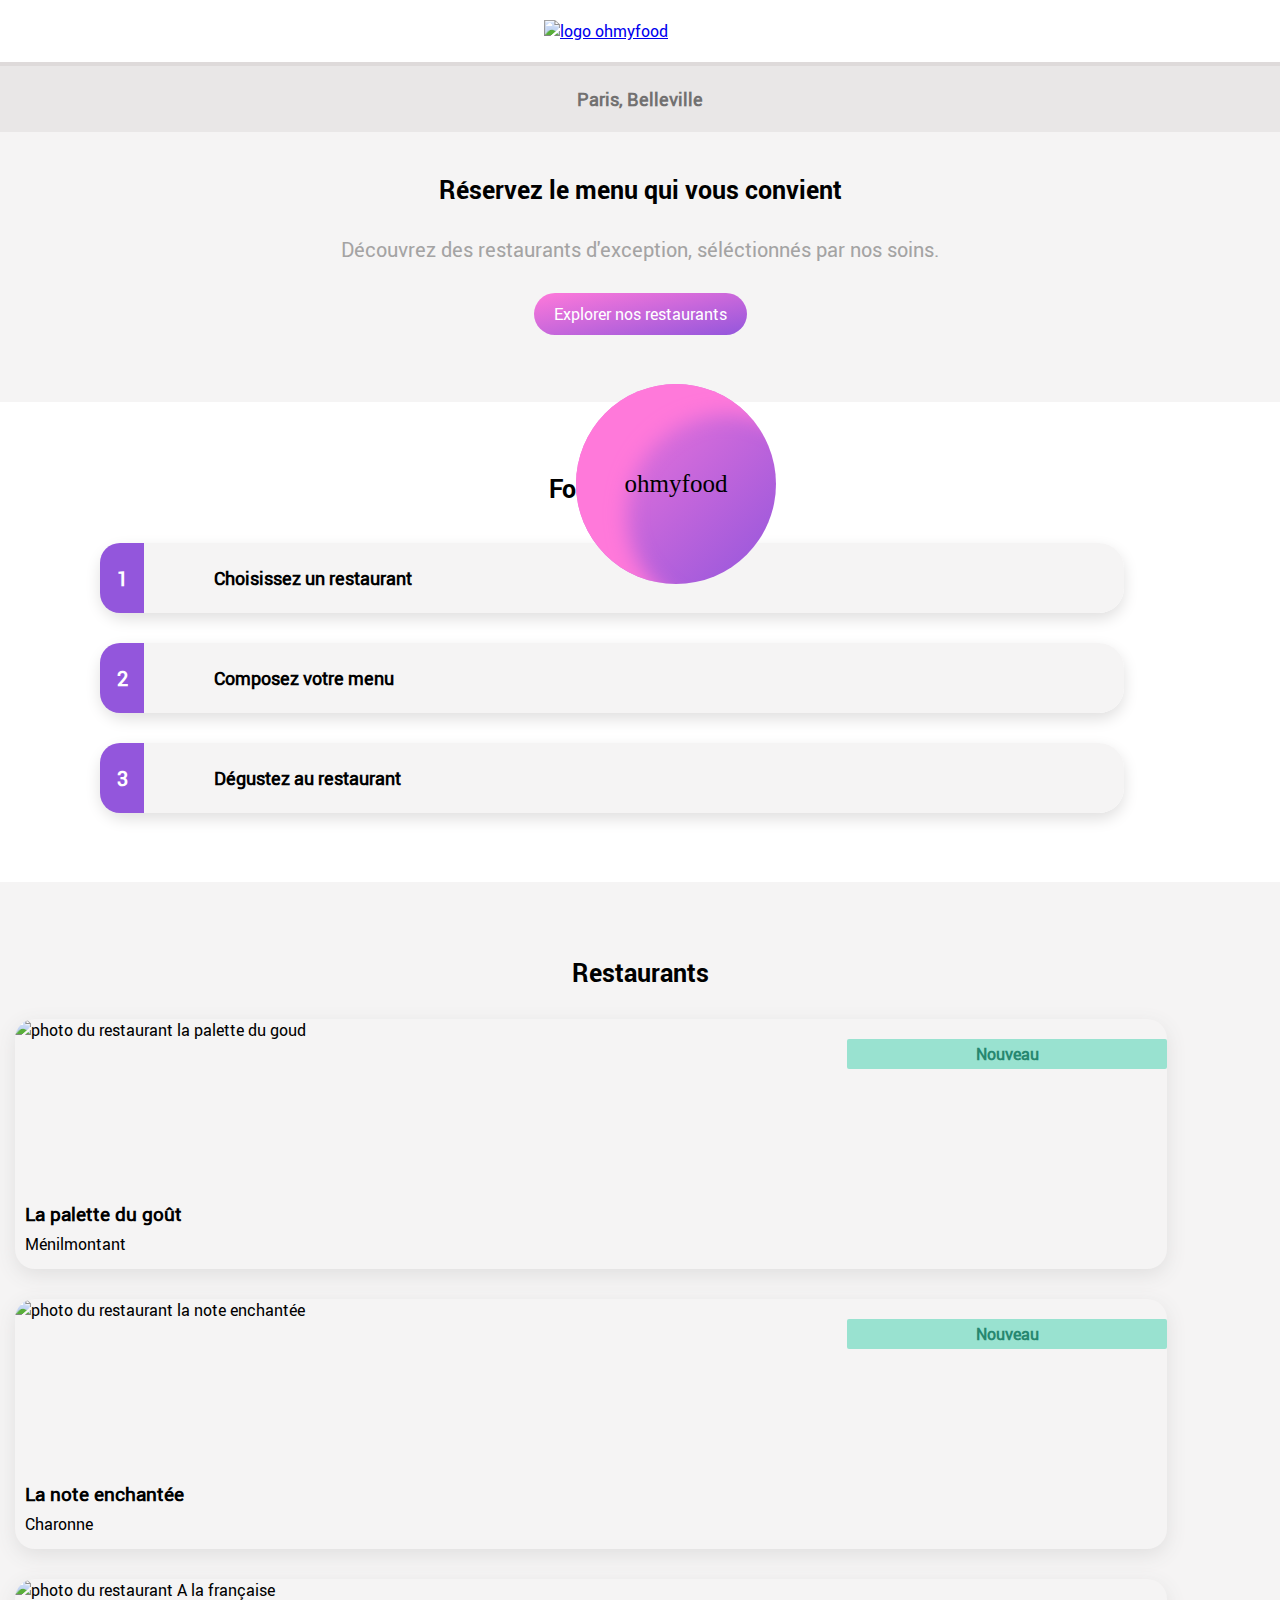
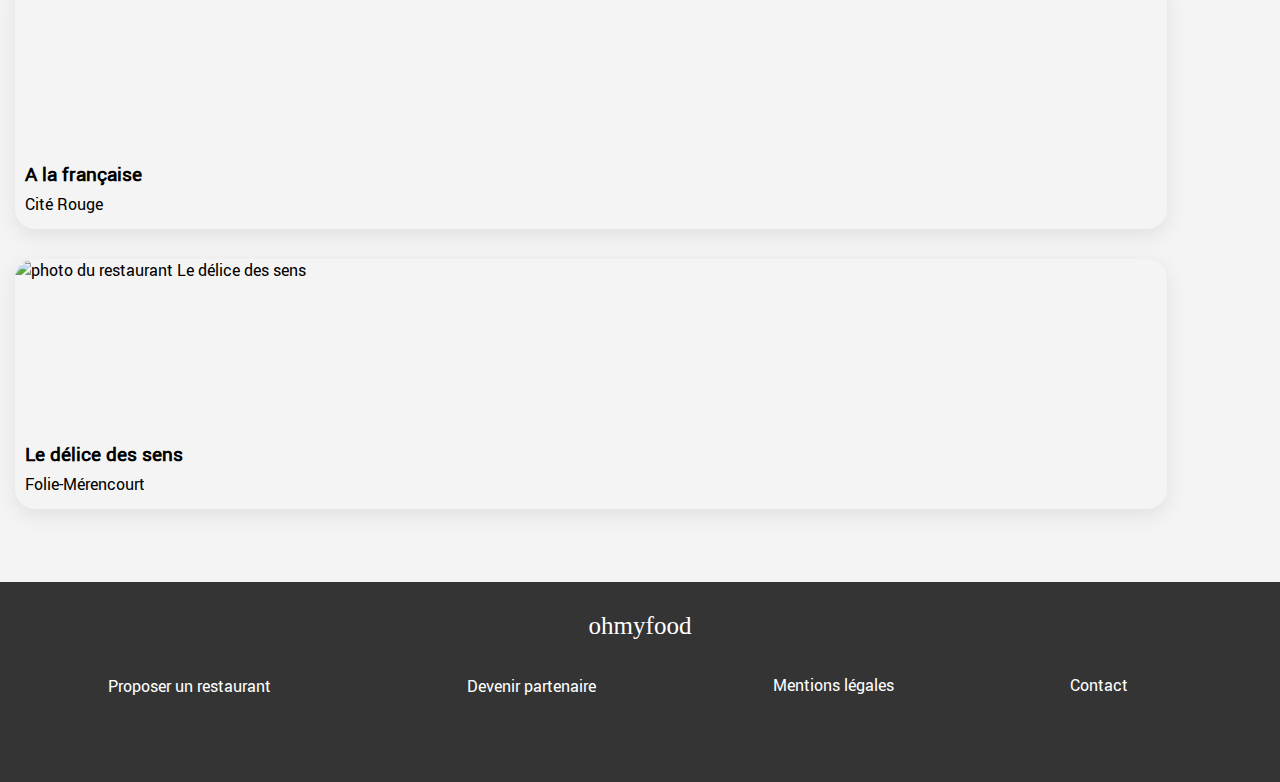
==== commit c32e1bcf: "Tous OK CHROME" ====
--- a/index.html
+++ b/index.html
@@ -11,7 +11,6 @@
     <body>
         <!--................HEADER...............-->
             <p class="loader">ohmyfood</p>
-            
         <header class="lienloader">
             <a href="index.html">
             <div class="logo">
@@ -22,7 +21,7 @@
         <main class="lienloader">
             <section class="suiteheader">
                 <div class="rechercher">
-                    <p class="icone"><i class="fas fa-map-marker-alt"></i></p>
+                    <i class="fas fa-map-marker-alt"></i>
                     <form method="post" action="traitement.php">
                         <input class="ville" type="search" value="Paris, Belleville"/>
                     </form>
@@ -30,20 +29,20 @@
                 <div class="explorer">
                     <h1>Réservez le menu qui vous convient</h1>
                     <p>Découvrez des restaurants d'exception, séléctionnés par nos soins.</p>
-                    <div><a href="#restaurants"><button>Explorer nos restaurants</button></a></div>
+                    <button><a href="#restaurants">Explorer nos restaurants</a></button>
                 </div>
                 <div class="fonctionnement">
                     <h2>Fonctionnement</h2>
-                    <div class="fonctionnement_button">
-                    <div class="choix"><button>
-                        <div class="num"><p>1</p></div><i class="fas fa-mobile-alt"></i><h4>Choisissez un restaurant</h4>
-                    </button></div> 
-                    <div class="choix"><button>
-                        <div class="num"><p>2</p></div><i class="fas fa-list-ul"></i><h4>Composez votre menu</h4>
-                    </button></div>
-                    <div class="choix"><button>
-                        <div class="num"><p>3</p></div><i class="fas fa-store"></i><h4>Dégustez au restaurant</h4>
-                    </button></div>
+                    <div class="fonctionnement_bouton">
+                        <div class="choix">
+                            <div class="num">1</div><i class="fas fa-mobile-alt"></i><h4>Choisissez un restaurant</h4>
+                        </div> 
+                        <div class="choix">
+                            <div class="num">2</div><i class="fas fa-list-ul"></i><h4>Composez votre menu</h4>
+                        </div>
+                        <div class="choix">
+                            <div class="num">3</div><i class="fas fa-store"></i><h4>Dégustez au restaurant</h4>
+                        </div>
                     </div>
                 </div>
             </section>
@@ -57,13 +56,10 @@
                         <img src="images/restaurants/jay-wennington-N_Y88TWmGwA-unsplash.jpg" alt="photo du restaurant la palette du goud"></div>
                     <div class="description">
                         <h3>La palette du goût</h3>
-                        <p>Ménilmontant</p>
-                        <div class="coeur">
-                            <p class="coeurvide"><i class="far fa-heart"></i></p>
-                            <p class="coeurrempli"><i class="fas fa-heart"></i></p>
-                        </div>    
-                        
-                        </div></a>
+                        <p>Ménilmontant</p></div></a>
+                    <div class="coeur">
+                        <i class="far coeurvide fa-heart"></i>
+                        <i class="fas coeurrempli fa-heart"></i></div>
                 </article>
                 <article class="carte"><a href="note_enchantee.html">
                     <div class="photo">
@@ -71,50 +67,43 @@
                         <img src="images/restaurants/stil-u2Lp8tXIcjw-unsplash.jpg" alt="photo du restaurant la note enchantée"></div>
                     <div class="description">
                         <h3>La note enchantée</h3>
-                        <p>Charonne</p>
-                        <div class="coeur">
-                            <p class="coeurvide"><i class="far fa-heart"></i></p>
-                            <p class="coeurrempli"><i class="fas fa-heart"></i></p>
-                        </div>    
-                        
-                        </div></a>
+                        <p>Charonne</p></div></a>
+                    <div class="coeur">
+                        <i class="far coeurvide fa-heart"></i>
+                        <i class="fas coeurrempli fa-heart"></i></div>
                 </article>
                 <article class="carte"><a href="a_la_francaise.html">
                     <div class="photo">
                         <img src="images/restaurants/toa-heftiba-DQKerTsQwi0-unsplash.jpg" alt="photo du restaurant A la française"></div>
                     <div class="description">
                         <h3>A la française</h3>
-                        <p>Cité Rouge</p>
-                        <div class="coeur">
-                            <p class="coeurvide"><i class="far fa-heart"></i></p>
-                            <p class="coeurrempli"><i class="fas fa-heart"></i></p>
-                        </div>
-                        </div></a>
+                        <p>Cité Rouge</p></div></a>
+                    <div class="coeur">
+                        <i class="far coeurvide fa-heart"></i>
+                        <i class="fas coeurrempli fa-heart"></i></div>
                 </article>
                 <article class="carte"><a href="delice_des_sens.html">
                     <div class="photo">
                         <img src="images/restaurants/louis-hansel-shotsoflouis-qNBGVyOCY8Q-unsplash.jpg" alt="photo du restaurant Le délice des sens"></div>
                     <div class="description">
                         <h3>Le délice des sens</h3>
-                        <p>Folie-Mérencourt</p>
-                        <div class="coeur">
-                            <p class="coeurvide"><i class="far fa-heart"></i></p>
-                            <p class="coeurrempli"><i class="fas fa-heart"></i></p>
-                        </div>
-                        </div></a>
+                        <p>Folie-Mérencourt</p></div></a>
+                    <div class="coeur">
+                        <i class="far coeurvide fa-heart"></i>
+                        <i class="fas coeurrempli fa-heart"></i></div>
                 </article>
                 </div>
             </section>
         </main>
         <!--..................FOOTER.................-->
         <footer class="lienloader">
-            <div class="logofooter"><p>ohmyfood</p></div>
+            <div class="logofooter">ohmyfood</div>
             <div class="menu_footer">
                 <ul>
                 <li><a href="#"><i class="fas fa-utensils"></i>Proposer un restaurant</a></li>
                 <li><a href="#"><i class="fas fa-hands-helping"></i>Devenir partenaire</a></li>
                 <li><a href="#">Mentions légales</a></li>
-                <li><a href="#email">Contact</a></li></ul>
+                <li><a href="mailto:email">Contact</a></li></ul>
             </div>
         </footer>
     </body>
--- a/sass/style.css
+++ b/sass/style.css
@@ -48,7 +48,7 @@
   background-color: #343434;
 }
 
-.logofooter p {
+.logofooter {
   font-family: "shrikhand", impact, serif;
   font-size: 18px;
   color: white;
@@ -113,7 +113,7 @@
     -ms-flex-pack: distribute;
         justify-content: space-around;
     font-size: 16px;
-    width: 100%;
+    width: 95%;
     -webkit-box-orient: horizontal;
     -webkit-box-direction: normal;
         -ms-flex-direction: row;
@@ -124,7 +124,7 @@
     font-size: 18px;
     margin-right: 20px;
   }
-  .logofooter p {
+  .logofooter {
     font-size: 25px;
     text-align: center;
     width: 100%;
@@ -162,7 +162,7 @@
   height: 50px;
 }
 
-.fleche i {
+.fleche {
   margin-top: 25px;
   margin-left: 20px;
   color: black;
@@ -172,7 +172,7 @@
   -o-object-fit: cover;
      object-fit: cover;
   width: 100%;
-  height: 50%;
+  height: 225px;
   margin-top: 20px;
 }
 
@@ -180,8 +180,6 @@
   display: -webkit-box;
   display: -ms-flexbox;
   display: flex;
-  -ms-flex-pack: distribute;
-      justify-content: space-around;
   -webkit-box-align: center;
       -ms-flex-align: center;
           align-items: center;
@@ -190,20 +188,30 @@
 .titre h1 {
   font-family: "shrikhand", impact, serif;
   font-size: 25px;
-  margin-left: -30px;
+  margin-left: 30px;
 }
 
 .coeur i {
   font-size: 25px;
-  margin-top: -12px;
+  margin-top: -15px;
+  margin-left: 50px;
   position: absolute;
 }
 
-.coeurvide i {
+.coeurvide {
   color: #727171;
 }
 
-.coeurrempli i {
+.coeurrempli {
+  opacity: 0;
+}
+
+.coeurrempli:active {
+  opacity: 1;
+  background: -webkit-gradient(linear, left bottom, left top, from(#FF79DA), to(#9356DC));
+  background: linear-gradient(0deg, #FF79DA, #9356DC);
+  background-clip: text;
+  -webkit-background-clip: text;
   color: transparent;
 }
 
@@ -224,7 +232,6 @@
 }
 
 .detailmenu h2 {
-  margin-bottom: 20px;
   font-size: 16px;
   margin-left: 20px;
   border-bottom: solid #99E2D0;
@@ -240,6 +247,9 @@
   width: 100%;
   margin-top: 10px;
   color: black;
+  overflow: hidden;
+  text-overflow: ellipsis;
+  white-space: nowrap;
 }
 
 .blocmenu {
@@ -337,12 +347,14 @@
   color: #727171;
   white-space: nowrap;
   width: 100%;
+  height: 100%;
   overflow: hidden;
   text-overflow: ellipsis;
 }
 
 .tarif {
   font-weight: 800;
+  margin-right: 8px;
   color: black;
 }
 
@@ -351,39 +363,46 @@
   display: -ms-flexbox;
   display: flex;
   color: transparent;
-  -webkit-transform: rotate(0turn) translate(0, 0);
-          transform: rotate(0turn) translate(0, 0);
-}
-
-.menu:hover {
+  -webkit-transform: rotate(0turn);
+          transform: rotate(0turn);
+}
+
+.menu:active {
   -webkit-box-shadow: grey 6px 6px 6px;
           box-shadow: grey 6px 6px 6px;
 }
 
-.menu:hover .valide {
+.menu:active .valide {
   color: white;
+  background-color: #99E2D0;
+  width: 60px;
+  height: 60px;
   -webkit-box-align: center;
       -ms-flex-align: center;
           align-items: center;
   -webkit-box-pack: center;
       -ms-flex-pack: center;
           justify-content: center;
-  margin-top: -32px;
-  margin-left: 20px;
-  height: 61px;
-  padding: 13px;
+  padding: 4px;
+  margin-top: -31.5px;
+  margin-left: 5px;
   border-radius: 0 20px 20px 0;
-  background-color: #99E2D0;
-  -webkit-transition: 2000ms 10s translateX(80px, 0);
-  transition: 2000ms 10s translateX(80px, 0);
-}
-
-.menu:hover .valide i {
-  font-size: 20px;
+  -webkit-transform: translateX(0, 0);
+          transform: translateX(0, 0);
+}
+
+.menu:active .valide i {
+  font-size: 18px;
+  -webkit-box-align: center;
+      -ms-flex-align: center;
+          align-items: center;
+  -webkit-box-pack: center;
+      -ms-flex-pack: center;
+          justify-content: center;
   -webkit-transform: rotate(1turn);
           transform: rotate(1turn);
-  -webkit-transition: 900ms;
-  transition: 900ms;
+  -webkit-transition: 500ms;
+  transition: 500ms;
 }
 
 .bouton {
@@ -410,7 +429,7 @@
   font-size: 16px;
 }
 
-.bouton a button:hover {
+.bouton a button:active {
   -webkit-box-shadow: #727171 0px 7px 15px;
           box-shadow: #727171 0px 7px 15px;
   -webkit-filter: brightness(1.1);
@@ -419,7 +438,7 @@
 
 @media screen and (min-width: 768px) and (max-width: 1293px) {
   .photo_menu img {
-    height: 500px;
+    height: 270px;
   }
   .fleche {
     margin-left: 50px;
@@ -433,10 +452,8 @@
         -ms-flex-direction: column;
             flex-direction: column;
     padding-left: 50px;
+    margin-top: -30px;
     padding-right: 40px;
-  }
-  .coeur {
-    margin-right: 60px;
   }
 }
 
@@ -464,21 +481,19 @@
             align-items: center;
   }
   .titre {
-    width: 100%;
+    width: 70%;
     -ms-flex-pack: distribute;
         justify-content: space-around;
-    margin-top: 30px;
+    margin-top: 20px;
   }
   .titre h1 {
     font-size: 30px;
-    margin-bottom: 20px;
   }
   .coeur i {
     font-size: 30px;
-    margin-top: -35px;
   }
   .menu {
-    height: auto;
+    height: 80px;
     width: 30%;
   }
   .detailmenu h2 {
@@ -488,7 +503,7 @@
   }
   .detailmenu {
     width: 90%;
-    height: 550px;
+    height: 500px;
     -ms-flex-pack: distribute;
         justify-content: space-around;
     -webkit-box-align: center;
@@ -511,7 +526,7 @@
   h4 {
     font-size: 20px;
     margin-left: 20px;
-    margin-top: 20px;
+    margin-top: 10px;
   }
   .description_menu {
     font-size: 18px;
@@ -522,10 +537,33 @@
     font-size: 20px;
     margin-right: 20px;
   }
+  .menu:hover {
+    -webkit-box-shadow: grey 6px 6px 6px;
+            box-shadow: grey 6px 6px 6px;
+  }
   .menu:hover .valide {
-    margin-top: -46px;
-    height: 117px;
+    color: white;
+    -webkit-box-align: center;
+        -ms-flex-align: center;
+            align-items: center;
+    -webkit-box-pack: center;
+        -ms-flex-pack: center;
+            justify-content: center;
+    margin-top: -36px;
+    margin-left: 20px;
+    height: 80px;
     padding: 20px;
+    border-radius: 0 20px 20px 0;
+    background-color: #99E2D0;
+    -webkit-transition: 2000ms 10s translateX(80px, 0);
+    transition: 2000ms 10s translateX(80px, 0);
+  }
+  .menu:hover .valide i {
+    font-size: 20px;
+    -webkit-transform: rotate(1turn);
+            transform: rotate(1turn);
+    -webkit-transition: 900ms;
+    transition: 900ms;
   }
   .bouton button {
     width: 400px;
@@ -533,6 +571,20 @@
   }
   .bouton a button {
     font-size: 22px;
+  }
+  .bouton a button:hover {
+    -webkit-box-shadow: #727171 0px 7px 15px;
+            box-shadow: #727171 0px 7px 15px;
+    -webkit-filter: brightness(1.1);
+            filter: brightness(1.1);
+  }
+  .coeurrempli:hover {
+    opacity: 1;
+    background: -webkit-gradient(linear, left bottom, left top, from(#FF79DA), to(#9356DC));
+    background: linear-gradient(0deg, #FF79DA, #9356DC);
+    background-clip: text;
+    -webkit-background-clip: text;
+    color: transparent;
   }
 }
 
@@ -595,13 +647,13 @@
   border-top: solid 4px rgba(221, 217, 217, 0.986);
 }
 
-.icone {
+.rechercher i {
   display: -webkit-box;
   display: -ms-flexbox;
   display: flex;
   font-size: 20px;
-  margin-left: 8%;
-  margin-right: 5px;
+  margin-left: 7%;
+  margin-right: 20px;
 }
 
 .ville {
@@ -614,7 +666,8 @@
   width: 80%;
   color: #727171;
   font-size: 16px;
-  background-color: rgba(245, 244, 244, 0.986);
+  border: none;
+  background: none;
 }
 
 .explorer {
@@ -652,13 +705,13 @@
   border: none;
 }
 
-.explorer a button {
+.explorer a {
   text-decoration: none;
   color: white;
   font-size: 16px;
 }
 
-.explorer a button:hover {
+.explorer button:active {
   -webkit-box-shadow: #727171 0px 7px 15px;
           box-shadow: #727171 0px 7px 15px;
   -webkit-filter: brightness(1.1);
@@ -676,13 +729,12 @@
   height: 370px;
   width: 100%;
   margin-top: 40px;
-  margin-left: -10px;
   margin-bottom: 10px;
   -ms-flex-pack: distribute;
       justify-content: space-around;
 }
 
-.fonctionnement_button {
+.fonctionnement_bouton {
   display: -webkit-box;
   display: -ms-flexbox;
   display: flex;
@@ -694,62 +746,51 @@
       -ms-flex-pack: justify;
           justify-content: space-between;
   width: 100%;
-  height: 300px;
+  height: 250px;
 }
 
 h2 {
   font-weight: 800;
   font-family: "Robotobold", impact, serif;
   font-size: 25px;
-  width: 80%;
+  width: 100%;
   font-size: 25px;
-  margin-left: 30px;
+  margin-left: 25px;
 }
 
 .choix {
   display: -webkit-box;
   display: -ms-flexbox;
   display: flex;
-  -webkit-box-orient: vertical;
-  -webkit-box-direction: normal;
-      -ms-flex-direction: column;
-          flex-direction: column;
+  -webkit-box-orient: horizontal;
+  -webkit-box-direction: normal;
+      -ms-flex-direction: row;
+          flex-direction: row;
   -webkit-box-pack: center;
       -ms-flex-pack: center;
           justify-content: center;
   -webkit-box-align: center;
       -ms-flex-align: center;
           align-items: center;
-  margin-top: 0;
+  border-radius: 25px;
+  margin-top: -20px;
+  margin-left: 30px;
   font-size: 16px;
   font-weight: 900;
-  height: 100%;
-  width: 100%;
-}
-
-.choix:hover button {
+  height: 70px;
+  width: 88%;
+  -webkit-box-shadow: #e0dfdf 0px 6px 15px;
+          box-shadow: #e0dfdf 0px 6px 15px;
+  background: rgba(245, 244, 244, 0.986);
+}
+
+.choix:active {
   background-color: #dfccf5;
   border-radius: 25px;
   -webkit-filter: brightness(1.02);
           filter: brightness(1.02);
-  -webkit-box-shadow: #b8b7b7 0px 5px 10px;
-          box-shadow: #b8b7b7 0px 5px 10px;
-}
-
-.choix button {
-  display: -webkit-box;
-  display: -ms-flexbox;
-  display: flex;
-  -webkit-box-align: center;
-      -ms-flex-align: center;
-          align-items: center;
-  border-radius: 25px;
-  height: 70px;
-  width: 88%;
-  -webkit-box-shadow: #e0dfdf 0px 6px 15px;
-          box-shadow: #e0dfdf 0px 6px 15px;
-  border: none;
-  margin-left: 30px;
+  -webkit-box-shadow: grey 0px 6px 10px;
+          box-shadow: grey 0px 6px 10px;
 }
 
 .num {
@@ -765,14 +806,15 @@
   border-radius: 50%;
   background-color: #9356DC;
   color: white;
+  font-size: 15px;
   width: 35px;
-  height: 30px;
+  height: 28px;
   margin-left: -13px;
 }
 
 .choix i {
-  margin-left: 30px;
-  margin-right: -30px;
+  margin-left: 20px;
+  margin-right: 20px;
   color: #a4a3a3;
   font-size: 20px;
 }
@@ -781,7 +823,7 @@
   margin-bottom: 10px;
 }
 
-.choix:hover i {
+.choix:active i {
   color: #9356DC;
 }
 
@@ -825,7 +867,7 @@
   color: black;
 }
 
-.carte a:hover {
+.carte a:active {
   -webkit-box-shadow: #b8b7b7 0px 5px 10px;
           box-shadow: #b8b7b7 0px 5px 10px;
   border-radius: 20px;
@@ -898,35 +940,38 @@
   position: absolute;
 }
 
-.coeurvide i {
+.coeurvide {
   color: #727171;
 }
 
-.coeurrempli i {
-  color: transparent;
-}
-
-.coeurrempli:hover i {
+.coeurrempli {
+  opacity: 0;
+}
+
+.coeurrempli:active {
+  opacity: 1;
   background: -webkit-gradient(linear, left bottom, left top, from(#FF79DA), to(#9356DC));
   background: linear-gradient(0deg, #FF79DA, #9356DC);
   background-clip: text;
+  -webkit-background-clip: text;
+  color: transparent;
 }
 
 /*.....................TABLETTE................*/
-@media screen and (min-width: 768px) {
+@media screen and (min-width: 768px) and (max-width: 1293px) {
   .rechercher {
     padding: 0;
   }
-  .icone i {
+  .rechercher i {
     font-size: 20px;
-    padding: 0;
-    margin-left: -60px;
+    margin-right: 5px;
+    margin-left: 40px;
   }
   .ville {
     height: 50px;
     width: 90%;
     font-size: 18px;
-    margin-left: -30px;
+    margin-left: -5px;
   }
   h1 {
     font-size: 25px;
@@ -957,11 +1002,9 @@
     width: 100%;
     margin: 0;
   }
-  .choix button {
-    width: 50%;
-    -webkit-box-pack: center;
-        -ms-flex-pack: center;
-            justify-content: center;
+  .choix {
+    width: 80%;
+    margin-left: 100px;
   }
   .choix i {
     margin-left: 50px;
@@ -980,7 +1023,7 @@
   }
   .carte {
     width: 90%;
-    margin-left: 40px;
+    margin-left: 15px;
     padding: 0;
   }
   aside {
@@ -989,38 +1032,60 @@
   .description i {
     margin-left: 90px;
   }
-  .coeur {
-    margin-left: 80%;
+  .coeur i {
+    margin-left: 85%;
   }
 }
 
 /*..................DESKTOP................................*/
 @media screen and (min-width: 1294px) {
+  main {
+    width: 100%;
+  }
+  .rechercher i {
+    margin-left: 2%;
+  }
+  .ville {
+    font-size: 18px;
+  }
+  .explorer button {
+    width: 400px;
+  }
+  .explorer a {
+    font-size: 18px;
+  }
   .fonctionnement {
     height: 200px;
   }
-  .fonctionnement_button {
+  h2 {
+    text-align: center;
+    margin: 0;
+  }
+  .fonctionnement_bouton {
     -webkit-box-orient: horizontal;
     -webkit-box-direction: normal;
         -ms-flex-direction: row;
             flex-direction: row;
-    margin-top: 20px;
-    margin: 0%;
-    padding: 0%;
+    -ms-flex-pack: distribute;
+        justify-content: space-around;
+    width: 100%;
   }
   .num {
+    margin-left: 0;
+    font-size: 16px;
+    border-radius: 20px 0 0 20px;
+    height: 100%;
     width: 50px;
   }
-  .choix i {
-    margin-right: 50px;
-  }
-  .choix button {
-    width: 80%;
-    margin: 0%;
-    padding: 0%;
+  h4 {
+    margin-top: 10px;
+    font-size: 18px;
   }
   .choix {
-    width: 50%;
+    margin: 0;
+    margin-top: 50px;
+    width: 500px;
+    height: 50px;
   }
   #restaurants {
     margin: 0%;
@@ -1057,6 +1122,39 @@
   aside {
     margin-left: 30.5%;
     width: 10%;
+  }
+  .coeur i {
+    margin-left: 37%;
+  }
+  .explorer button:hover {
+    -webkit-box-shadow: #727171 0px 7px 15px;
+            box-shadow: #727171 0px 7px 15px;
+    -webkit-filter: brightness(1.1);
+            filter: brightness(1.1);
+  }
+  .choix:hover {
+    background-color: #dfccf5;
+    border-radius: 25px;
+    -webkit-filter: brightness(1.02);
+            filter: brightness(1.02);
+    -webkit-box-shadow: #b8b7b7 0px 5px 10px;
+            box-shadow: #b8b7b7 0px 5px 10px;
+  }
+  .choix:hover i {
+    color: #9356DC;
+  }
+  .carte a:hover {
+    -webkit-box-shadow: #b8b7b7 0px 5px 10px;
+            box-shadow: #b8b7b7 0px 5px 10px;
+    border-radius: 20px;
+  }
+  .coeurrempli:hover {
+    opacity: 1;
+    background: -webkit-gradient(linear, left bottom, left top, from(#FF79DA), to(#9356DC));
+    background: linear-gradient(0deg, #FF79DA, #9356DC);
+    background-clip: text;
+    -webkit-background-clip: text;
+    color: transparent;
   }
 }
 
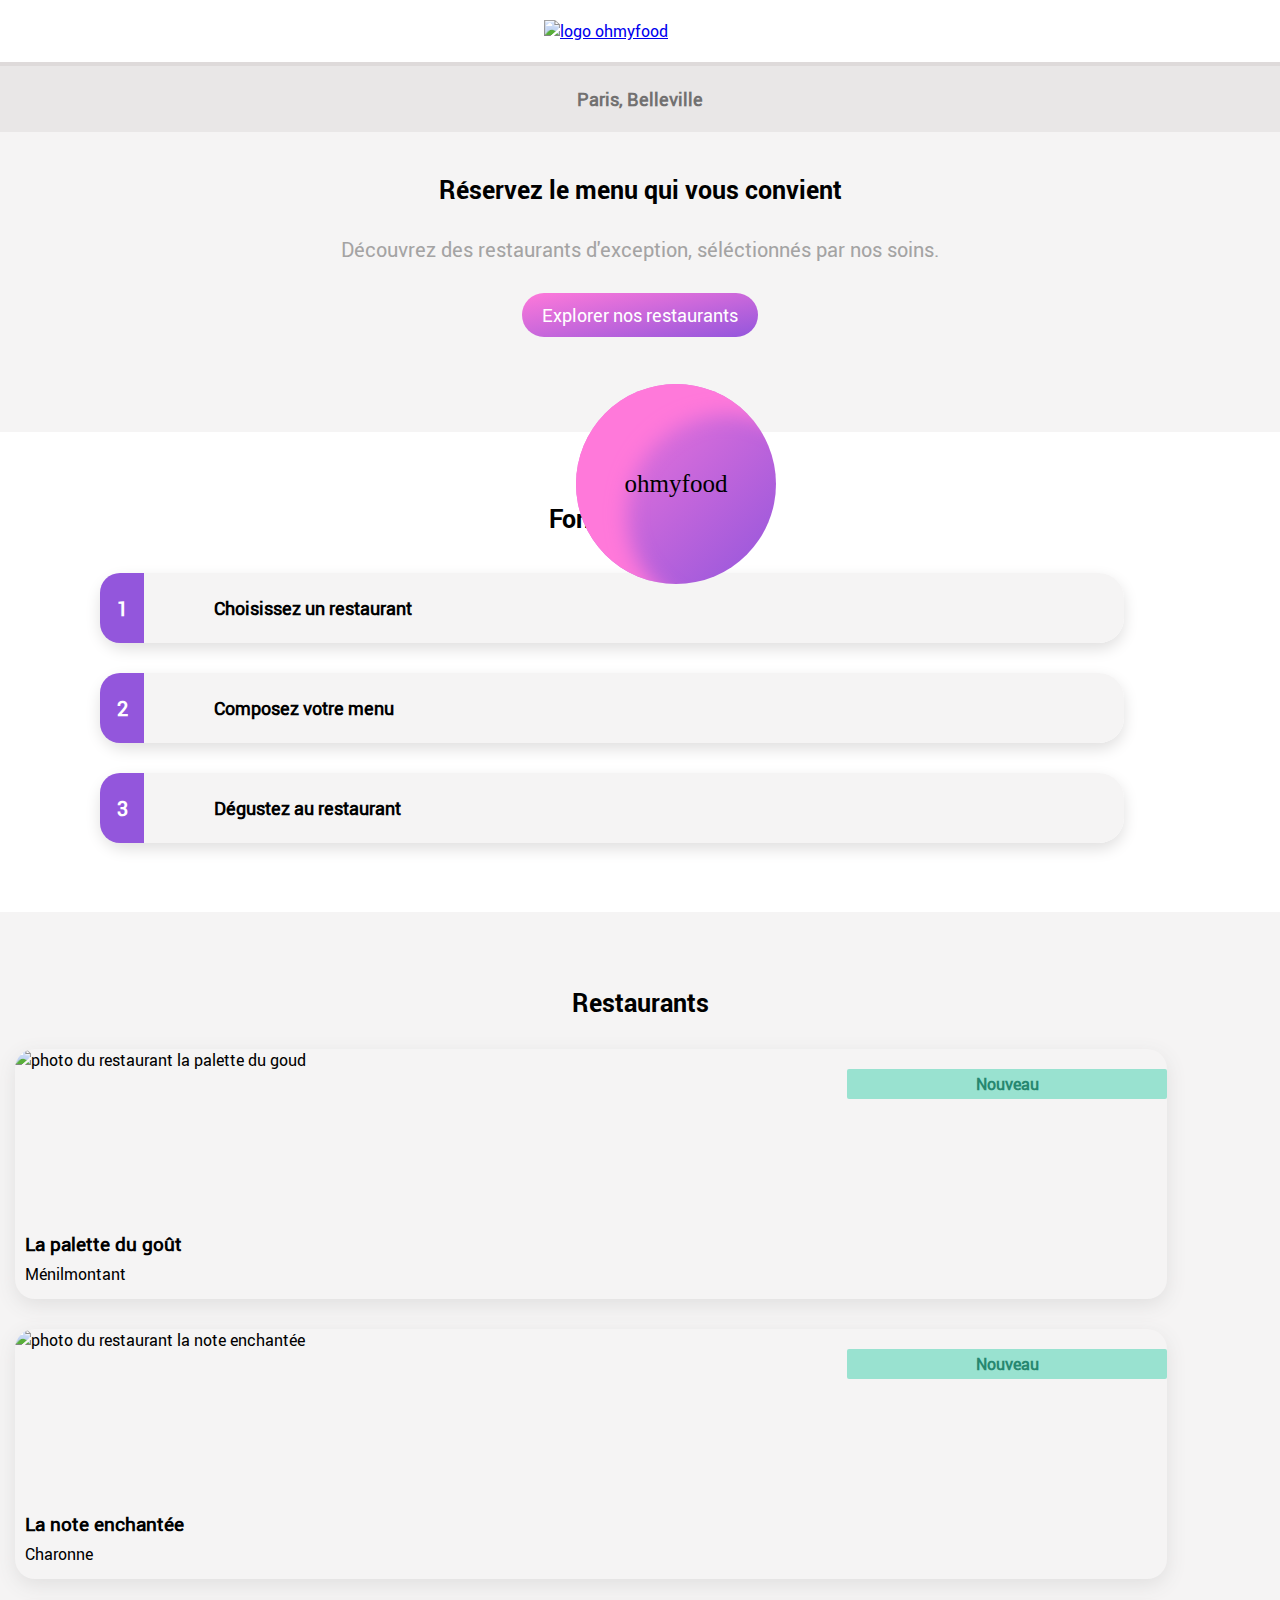
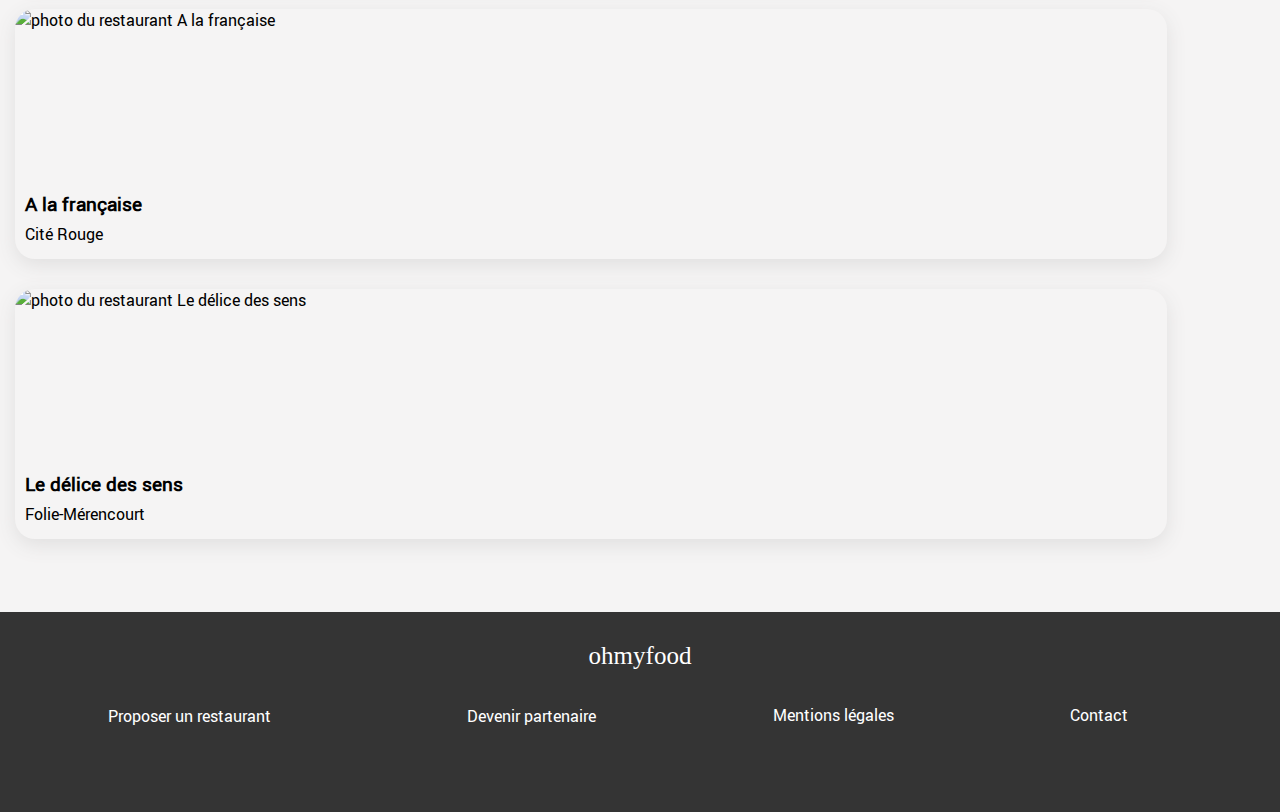
==== commit c07c3fd4: "verif W3C html" ====
--- a/index.html
+++ b/index.html
@@ -29,7 +29,7 @@
                 <div class="explorer">
                     <h1>Réservez le menu qui vous convient</h1>
                     <p>Découvrez des restaurants d'exception, séléctionnés par nos soins.</p>
-                    <button><a href="#restaurants">Explorer nos restaurants</a></button>
+                    <a href="#restaurants">Explorer nos restaurants</a>
                 </div>
                 <div class="fonctionnement">
                     <h2>Fonctionnement</h2>
--- a/sass/style.css
+++ b/sass/style.css
@@ -549,7 +549,7 @@
     -webkit-box-pack: center;
         -ms-flex-pack: center;
             justify-content: center;
-    margin-top: -36px;
+    margin-top: -363px;
     margin-left: 20px;
     height: 80px;
     padding: 20px;
@@ -693,25 +693,20 @@
   font-size: 20px;
   margin-left: 10px;
   margin-right: 10px;
-}
-
-.explorer button {
-  margin-top: 30px;
-  margin-bottom: 30px;
+  margin-bottom: 40px;
+}
+
+.explorer a {
+  text-decoration: none;
+  color: white;
+  font-size: 16px;
   padding: 10px 20px;
   border-radius: 40px;
   background: -webkit-gradient(linear, left top, right bottom, from(#FF79DA), to(#9356DC));
   background: linear-gradient(to bottom right, #FF79DA, #9356DC);
-  border: none;
-}
-
-.explorer a {
-  text-decoration: none;
-  color: white;
-  font-size: 16px;
-}
-
-.explorer button:active {
+}
+
+.explorer a:active {
   -webkit-box-shadow: #727171 0px 7px 15px;
           box-shadow: #727171 0px 7px 15px;
   -webkit-filter: brightness(1.1);
@@ -980,12 +975,9 @@
     font-size: 20px;
     margin-top: 30px;
   }
-  .explorer {
-    height: 270px;
-  }
-  .explorer a button {
+  .explorer a {
     width: 300px;
-    font-size: 20px;
+    font-size: 18px;
   }
   .fonctionnement {
     width: 100%;
@@ -1048,8 +1040,8 @@
   .ville {
     font-size: 18px;
   }
-  .explorer button {
-    width: 400px;
+  .explorer {
+    width: 100%;
   }
   .explorer a {
     font-size: 18px;
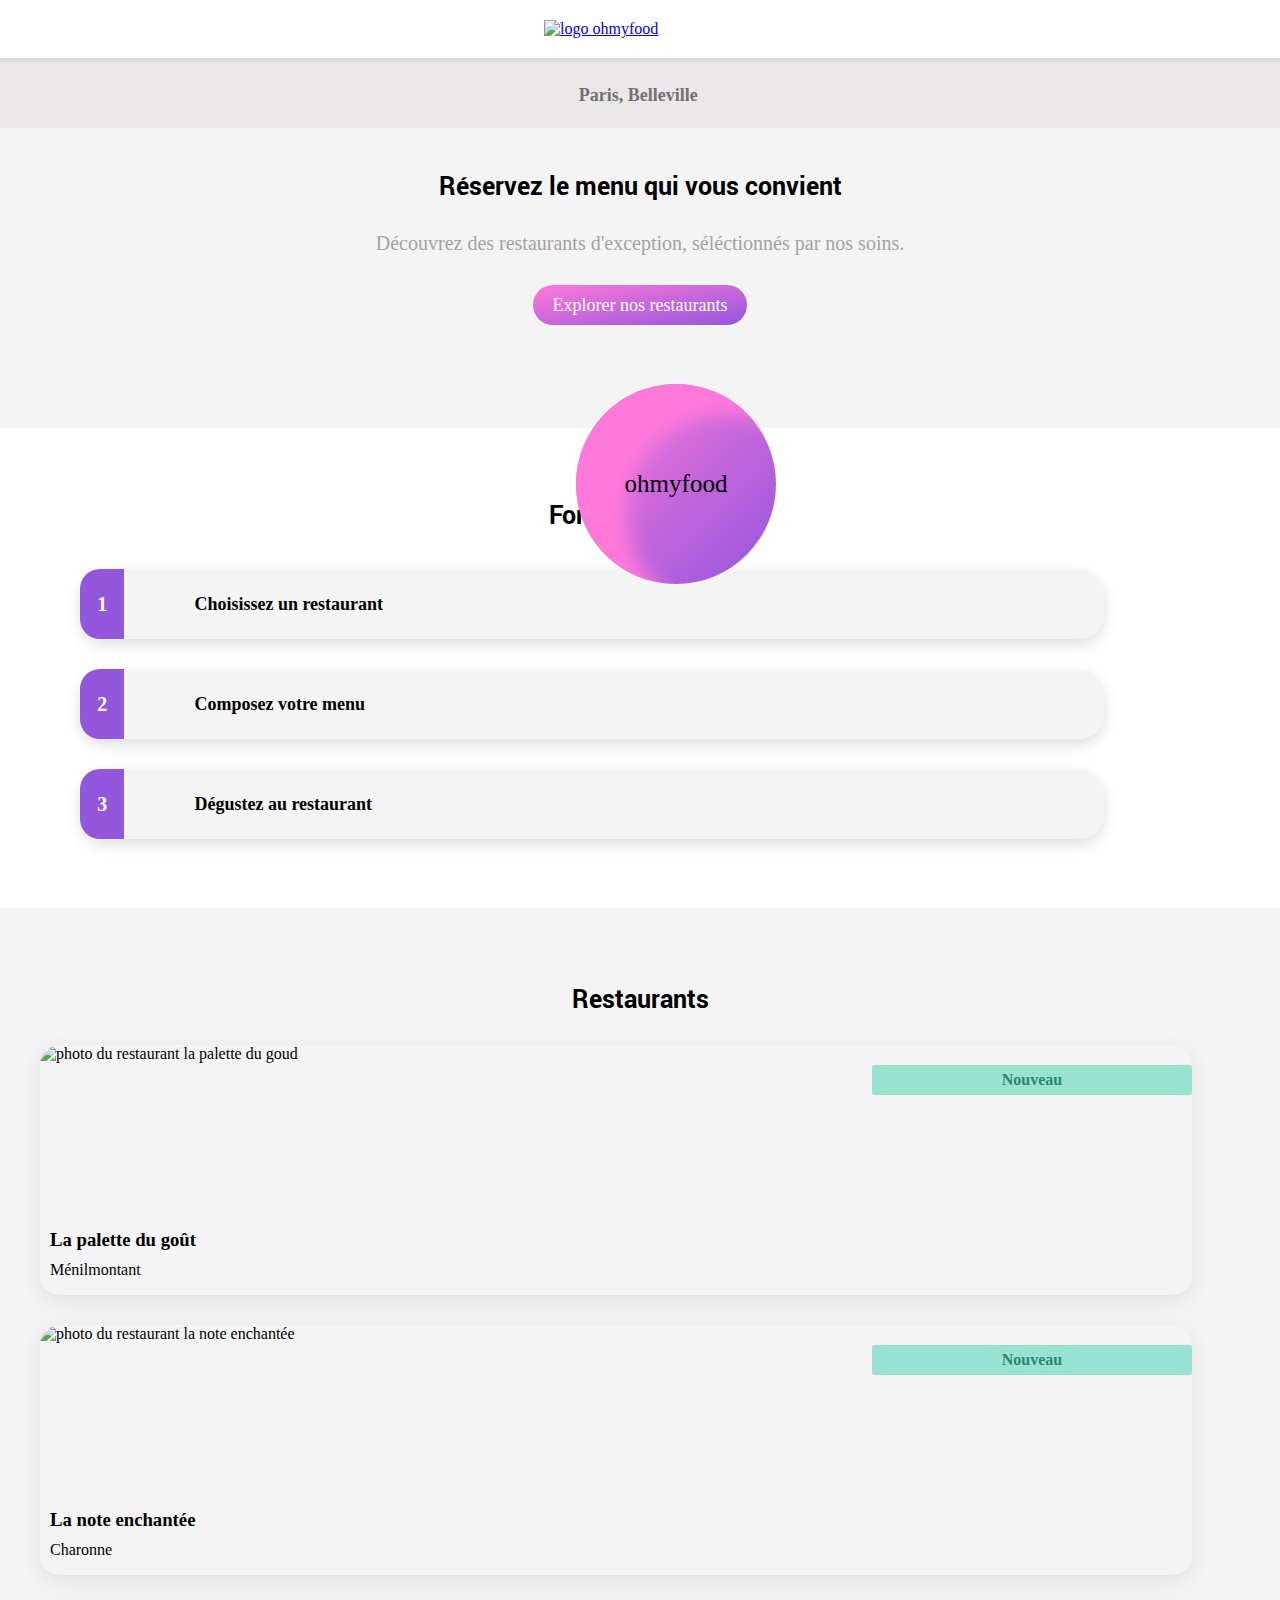
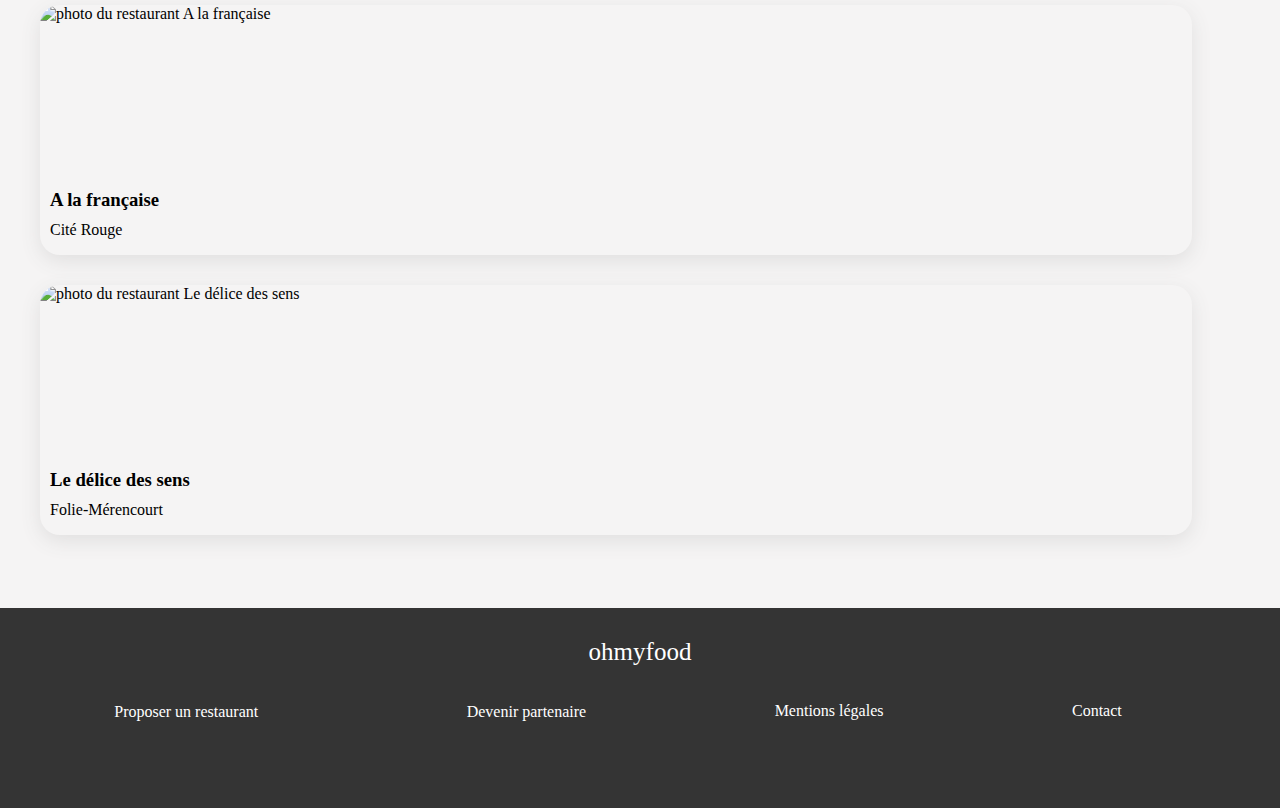
==== commit 9312ce5d: "annul et remplace bis police logo" ====
--- a/index.html
+++ b/index.html
@@ -6,6 +6,9 @@
         <meta name="viewport" content="width=device-width, initial-scale=1.0">
         <link rel="stylesheet" href="sass/style.css"/>
         <link rel="stylesheet" href="https://use.fontawesome.com/releases/v5.15.4/css/all.css" integrity="sha384-DyZ88mC6Up2uqS4h/KRgHuoeGwBcD4Ng9SiP4dIRy0EXTlnuz47vAwmeGwVChigm" crossorigin="anonymous">
+        <link rel="preconnect" href="https://fonts.googleapis.com">
+        <link rel="preconnect" href="https://fonts.gstatic.com" crossorigin>
+        <link href="https : //fonts.googleapis.com/css2? family= Shrikhand & display=swap" rel="stylesheet">
         <title>ohmyfood</title>
     </head>
     <body>
--- a/sass/style.css
+++ b/sass/style.css
@@ -7,12 +7,6 @@
 @font-face {
   font-family: "Robotobold";
   src: url("fonts/Roboto-Bold-webfont.ttf") format("truetype");
-}
-
-@font-face {
-  font-family: "shrikhand";
-  src: url("fonts/shrikhand-Regular.otf") format("opentype");
-  font-weight: normal;
 }
 
 * {
@@ -20,7 +14,7 @@
   margin: 0;
   -webkit-box-sizing: border-box;
           box-sizing: border-box;
-  font-family: "Robotoreg", impact, serif;
+  font-family: "Roboto", impact;
 }
 
 .logo {
@@ -49,7 +43,7 @@
 }
 
 .logofooter {
-  font-family: "shrikhand", impact, serif;
+  font-family: 'Shrikhand', impact, serif;
   font-size: 18px;
   color: white;
   width: 35%;
@@ -186,7 +180,7 @@
 }
 
 .titre h1 {
-  font-family: "shrikhand", impact, serif;
+  font-family: 'Shrikhand', impact, serif;
   font-size: 25px;
   margin-left: 30px;
 }
@@ -206,7 +200,7 @@
   opacity: 0;
 }
 
-.coeurrempli:active {
+.coeurrempli:hover {
   opacity: 1;
   background: -webkit-gradient(linear, left bottom, left top, from(#FF79DA), to(#9356DC));
   background: linear-gradient(0deg, #FF79DA, #9356DC);
@@ -234,6 +228,7 @@
 .detailmenu h2 {
   font-size: 16px;
   margin-left: 20px;
+  margin-top: 20px;
   border-bottom: solid #99E2D0;
   padding-bottom: 5px;
   margin-bottom: -5px;
@@ -263,7 +258,12 @@
   -webkit-box-pack: justify;
       -ms-flex-pack: justify;
           justify-content: space-between;
-  height: 220px;
+  height: 250px;
+  margin-top: 20px;
+}
+
+.blocmenu--note {
+  height: 340px;
 }
 
 .blocmenu--entree {
@@ -367,12 +367,12 @@
           transform: rotate(0turn);
 }
 
-.menu:active {
+.menu:hover {
   -webkit-box-shadow: grey 6px 6px 6px;
           box-shadow: grey 6px 6px 6px;
 }
 
-.menu:active .valide {
+.menu:hover .valide {
   color: white;
   background-color: #99E2D0;
   width: 60px;
@@ -391,7 +391,7 @@
           transform: translateX(0, 0);
 }
 
-.menu:active .valide i {
+.menu:hover .valide i {
   font-size: 18px;
   -webkit-box-align: center;
       -ms-flex-align: center;
@@ -415,7 +415,7 @@
 }
 
 .bouton button {
-  margin-bottom: 50px;
+  margin-bottom: 40px;
   padding: 15px 50px;
   border-radius: 40px;
   background: -webkit-gradient(linear, left top, right bottom, from(#FF79DA), to(#9356DC));
@@ -429,7 +429,7 @@
   font-size: 16px;
 }
 
-.bouton a button:active {
+.bouton a button:hover {
   -webkit-box-shadow: #727171 0px 7px 15px;
           box-shadow: #727171 0px 7px 15px;
   -webkit-filter: brightness(1.1);
@@ -465,11 +465,14 @@
   .fleche {
     margin-left: 90px;
   }
+  .logo {
+    margin-right: 100px;
+  }
   .main {
     display: -webkit-box;
     display: -ms-flexbox;
     display: flex;
-    height: 900px;
+    height: 650px;
     -webkit-box-orient: vertical;
     -webkit-box-direction: normal;
         -ms-flex-direction: column;
@@ -482,9 +485,10 @@
   }
   .titre {
     width: 70%;
-    -ms-flex-pack: distribute;
-        justify-content: space-around;
-    margin-top: 20px;
+    margin-left: -50px;
+    -webkit-box-pack: center;
+        -ms-flex-pack: center;
+            justify-content: center;
   }
   .titre h1 {
     font-size: 30px;
@@ -493,32 +497,39 @@
     font-size: 30px;
   }
   .menu {
-    height: 80px;
-    width: 30%;
+    height: 70px;
+    width: 100%;
+    margin: 0;
   }
   .detailmenu h2 {
     font-size: 25px;
-    margin-left: -80%;
+    height: 40px;
+    width: 4%;
     margin-top: 20px;
+    margin-left: 50px;
+    border-bottom: solid #99E2D0;
   }
   .detailmenu {
-    width: 90%;
-    height: 500px;
-    -ms-flex-pack: distribute;
-        justify-content: space-around;
-    -webkit-box-align: center;
-        -ms-flex-align: center;
-            align-items: center;
-  }
-  .blocmenu {
     width: 100%;
-    -ms-flex-pack: distribute;
-        justify-content: space-around;
+    height: 700px;
     -webkit-box-orient: horizontal;
     -webkit-box-direction: normal;
         -ms-flex-direction: row;
             flex-direction: row;
-    margin-top: 20px;
+    margin: 0%;
+    padding: 0;
+  }
+  .blocmenu {
+    height: 330px;
+    width: 50%;
+    margin-top: 80px;
+    margin-left: -80px;
+    margin-right: 50px;
+    padding: 0;
+    -webkit-box-orient: vertical;
+    -webkit-box-direction: normal;
+        -ms-flex-direction: column;
+            flex-direction: column;
   }
   .descriptiontarif {
     height: 70px;
@@ -531,60 +542,20 @@
   .description_menu {
     font-size: 18px;
     margin-left: 20px;
-    margin-top: 10px;
+    margin-top: 0px;
   }
   .tarif {
     font-size: 20px;
     margin-right: 20px;
-  }
-  .menu:hover {
-    -webkit-box-shadow: grey 6px 6px 6px;
-            box-shadow: grey 6px 6px 6px;
+    margin-top: -15px;
   }
   .menu:hover .valide {
-    color: white;
-    -webkit-box-align: center;
-        -ms-flex-align: center;
-            align-items: center;
-    -webkit-box-pack: center;
-        -ms-flex-pack: center;
-            justify-content: center;
-    margin-top: -363px;
-    margin-left: 20px;
-    height: 80px;
-    padding: 20px;
-    border-radius: 0 20px 20px 0;
-    background-color: #99E2D0;
-    -webkit-transition: 2000ms 10s translateX(80px, 0);
-    transition: 2000ms 10s translateX(80px, 0);
-  }
-  .menu:hover .valide i {
-    font-size: 20px;
-    -webkit-transform: rotate(1turn);
-            transform: rotate(1turn);
-    -webkit-transition: 900ms;
-    transition: 900ms;
+    height: 70px;
+    margin-top: -36.5px;
   }
   .bouton button {
-    width: 400px;
-    margin-top: 30px;
-  }
-  .bouton a button {
-    font-size: 22px;
-  }
-  .bouton a button:hover {
-    -webkit-box-shadow: #727171 0px 7px 15px;
-            box-shadow: #727171 0px 7px 15px;
-    -webkit-filter: brightness(1.1);
-            filter: brightness(1.1);
-  }
-  .coeurrempli:hover {
-    opacity: 1;
-    background: -webkit-gradient(linear, left bottom, left top, from(#FF79DA), to(#9356DC));
-    background: linear-gradient(0deg, #FF79DA, #9356DC);
-    background-clip: text;
-    -webkit-background-clip: text;
-    color: transparent;
+    width: 300px;
+    margin-top: 50px;
   }
 }
 
@@ -706,7 +677,7 @@
   background: linear-gradient(to bottom right, #FF79DA, #9356DC);
 }
 
-.explorer a:active {
+.explorer a:hover {
   -webkit-box-shadow: #727171 0px 7px 15px;
           box-shadow: #727171 0px 7px 15px;
   -webkit-filter: brightness(1.1);
@@ -779,7 +750,7 @@
   background: rgba(245, 244, 244, 0.986);
 }
 
-.choix:active {
+.choix:hover {
   background-color: #dfccf5;
   border-radius: 25px;
   -webkit-filter: brightness(1.02);
@@ -818,7 +789,7 @@
   margin-bottom: 10px;
 }
 
-.choix:active i {
+.choix:hover i {
   color: #9356DC;
 }
 
@@ -862,7 +833,7 @@
   color: black;
 }
 
-.carte a:active {
+.carte a:hover {
   -webkit-box-shadow: #b8b7b7 0px 5px 10px;
           box-shadow: #b8b7b7 0px 5px 10px;
   border-radius: 20px;
@@ -943,13 +914,17 @@
   opacity: 0;
 }
 
-.coeurrempli:active {
+.coeurrempli:hover {
   opacity: 1;
   background: -webkit-gradient(linear, left bottom, left top, from(#FF79DA), to(#9356DC));
   background: linear-gradient(0deg, #FF79DA, #9356DC);
   background-clip: text;
   -webkit-background-clip: text;
   color: transparent;
+}
+
+h3 {
+  font-weight: 900;
 }
 
 /*.....................TABLETTE................*/
@@ -996,7 +971,7 @@
   }
   .choix {
     width: 80%;
-    margin-left: 100px;
+    margin-left: 80px;
   }
   .choix i {
     margin-left: 50px;
@@ -1015,7 +990,7 @@
   }
   .carte {
     width: 90%;
-    margin-left: 15px;
+    margin-left: 40px;
     padding: 0;
   }
   aside {
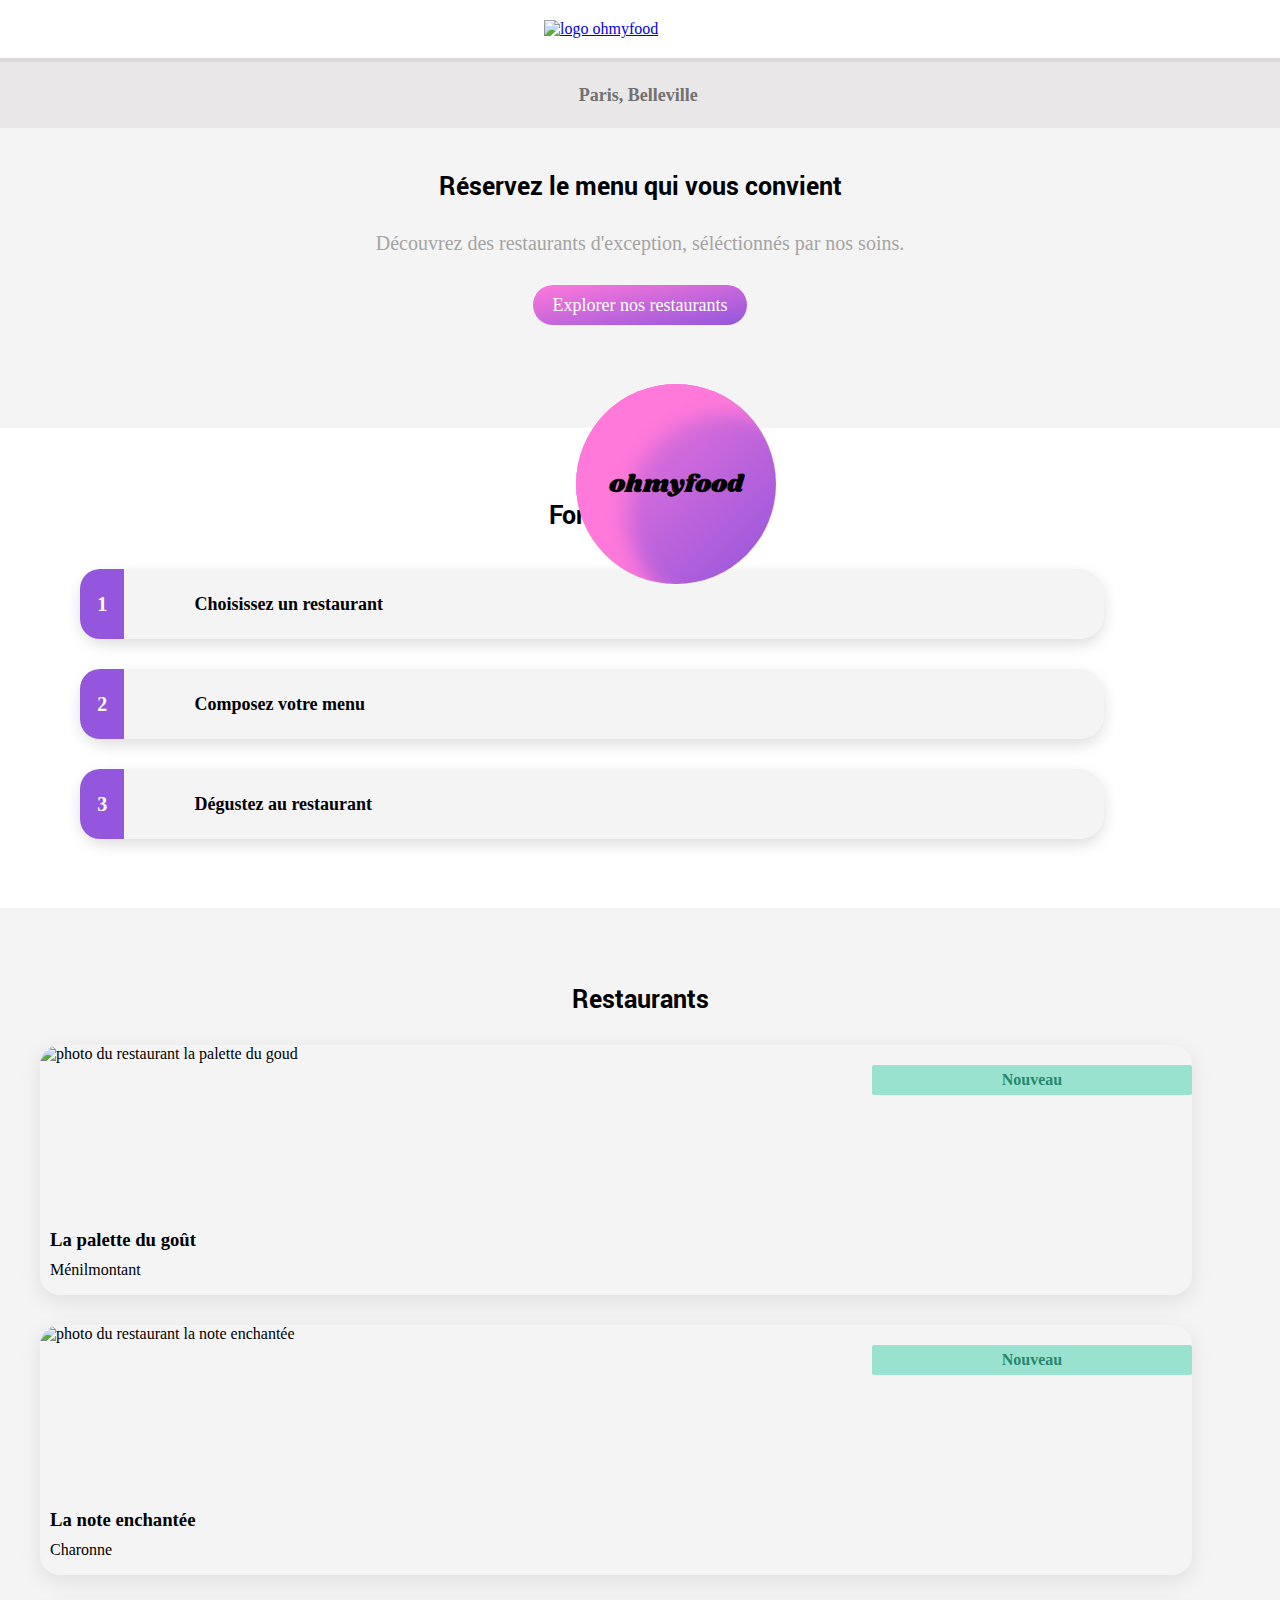
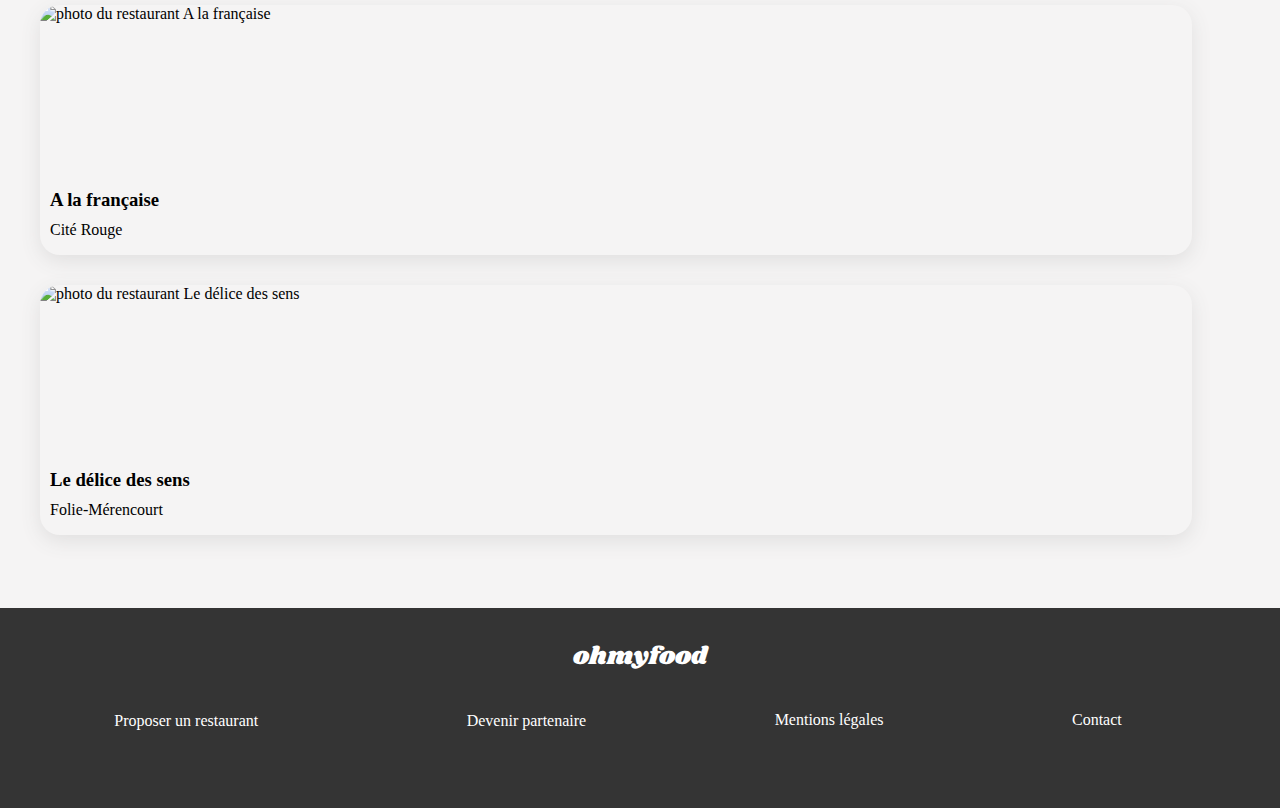
==== commit 1e508e4d: "modif url police logo" ====
--- a/index.html
+++ b/index.html
@@ -8,7 +8,7 @@
         <link rel="stylesheet" href="https://use.fontawesome.com/releases/v5.15.4/css/all.css" integrity="sha384-DyZ88mC6Up2uqS4h/KRgHuoeGwBcD4Ng9SiP4dIRy0EXTlnuz47vAwmeGwVChigm" crossorigin="anonymous">
         <link rel="preconnect" href="https://fonts.googleapis.com">
         <link rel="preconnect" href="https://fonts.gstatic.com" crossorigin>
-        <link href="https : //fonts.googleapis.com/css2? family= Shrikhand & display=swap" rel="stylesheet">
+        <link href="https://fonts.googleapis.com/css2?family=Shrikhand&display=swap" rel="stylesheet">
         <title>ohmyfood</title>
     </head>
     <body>
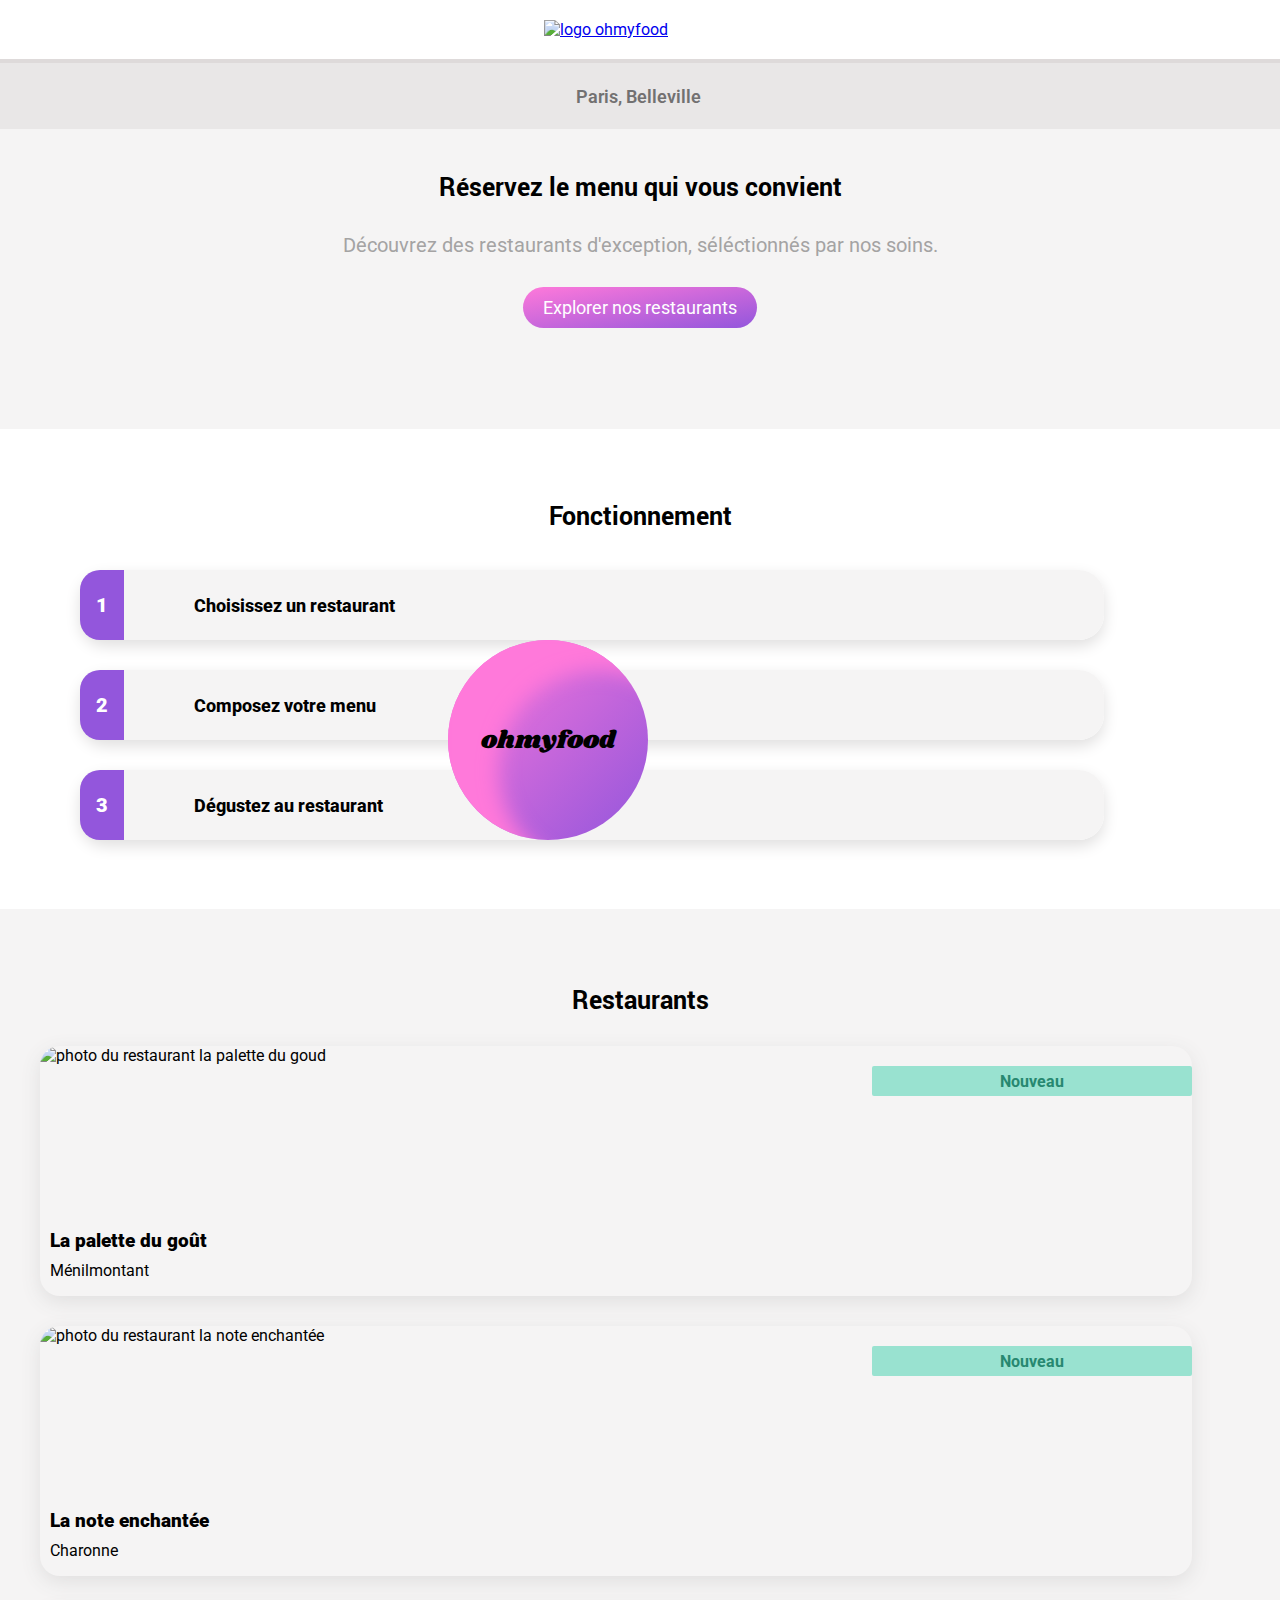
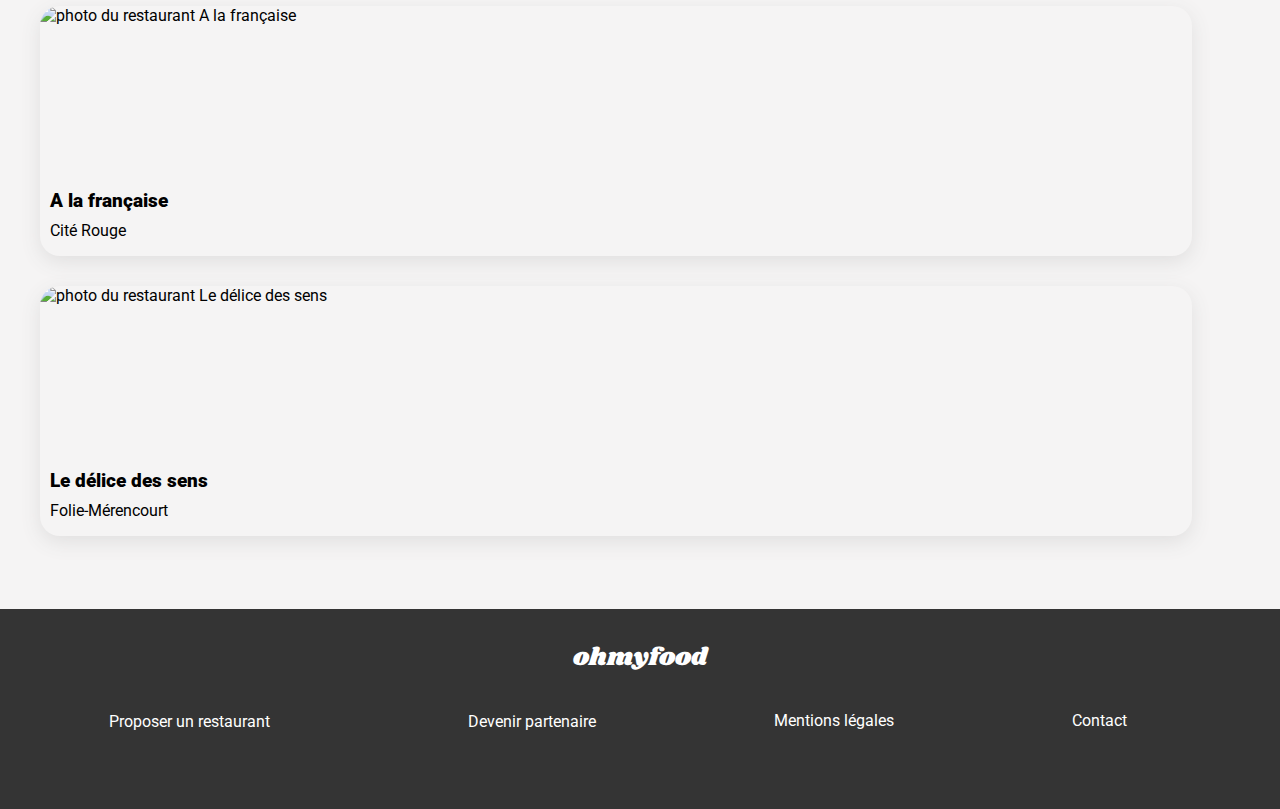
==== commit fe37193c: "modif police et check" ====
--- a/index.html
+++ b/index.html
@@ -8,7 +8,7 @@
         <link rel="stylesheet" href="https://use.fontawesome.com/releases/v5.15.4/css/all.css" integrity="sha384-DyZ88mC6Up2uqS4h/KRgHuoeGwBcD4Ng9SiP4dIRy0EXTlnuz47vAwmeGwVChigm" crossorigin="anonymous">
         <link rel="preconnect" href="https://fonts.googleapis.com">
         <link rel="preconnect" href="https://fonts.gstatic.com" crossorigin>
-        <link href="https://fonts.googleapis.com/css2?family=Shrikhand&display=swap" rel="stylesheet">
+        <link href="https://fonts.googleapis.com/css2?family=Roboto:wght@300;500&family=Shrikhand&display=swap" rel="stylesheet">
         <title>ohmyfood</title>
     </head>
     <body>
--- a/sass/style.css
+++ b/sass/style.css
@@ -180,7 +180,7 @@
 }
 
 .titre h1 {
-  font-family: 'Shrikhand', impact, serif;
+  font-family: "Shrikhand", cursive;
   font-size: 25px;
   margin-left: 30px;
 }
@@ -194,19 +194,24 @@
 
 .coeurvide {
   color: #727171;
+  opacity: 1;
 }
 
 .coeurrempli {
   opacity: 0;
 }
 
-.coeurrempli:hover {
+.coeur:hover .coeurrempli {
   opacity: 1;
   background: -webkit-gradient(linear, left bottom, left top, from(#FF79DA), to(#9356DC));
   background: linear-gradient(0deg, #FF79DA, #9356DC);
   background-clip: text;
   -webkit-background-clip: text;
   color: transparent;
+}
+
+.coeur:hover .coeurvide {
+  opacity: 0;
 }
 
 .detailmenu {
@@ -236,6 +241,92 @@
   color: #727171;
 }
 
+.blocmenu {
+  display: -webkit-box;
+  display: -ms-flexbox;
+  display: flex;
+  -webkit-box-orient: vertical;
+  -webkit-box-direction: normal;
+      -ms-flex-direction: column;
+          flex-direction: column;
+  -webkit-box-pack: justify;
+      -ms-flex-pack: justify;
+          justify-content: space-between;
+  width: 95%;
+  height: 250px;
+  margin-top: 20px;
+}
+
+.blocmenu--note {
+  height: 340px;
+}
+
+.blocmenu--entree {
+  -webkit-animation: apparition-menu 3s;
+          animation: apparition-menu 3s;
+}
+
+.blocmenu--plat {
+  -webkit-animation: apparition-menu 7s;
+          animation: apparition-menu 7s;
+}
+
+.blocmenu--dessert {
+  -webkit-animation: apparition-menu 11s;
+          animation: apparition-menu 11s;
+}
+
+@-webkit-keyframes apparition-menu {
+  0% {
+    opacity: 0;
+    -webkit-transform: translateY(5vh);
+            transform: translateY(5vh);
+  }
+  100% {
+    opacity: 1;
+    -webkit-transform: translateY(0);
+            transform: translateY(0);
+  }
+}
+
+@keyframes apparition-menu {
+  0% {
+    opacity: 0;
+    -webkit-transform: translateY(5vh);
+            transform: translateY(5vh);
+  }
+  100% {
+    opacity: 1;
+    -webkit-transform: translateY(0);
+            transform: translateY(0);
+  }
+}
+
+.menu {
+  display: -webkit-box;
+  display: -ms-flexbox;
+  display: flex;
+  background-color: white;
+  border-radius: 20px;
+  -webkit-box-orient: vertical;
+  -webkit-box-direction: normal;
+      -ms-flex-direction: column;
+          flex-direction: column;
+  -ms-flex-wrap: wrap;
+      flex-wrap: wrap;
+  width: 95%;
+  height: 60px;
+  -ms-flex-pack: distribute;
+      justify-content: space-around;
+  padding-left: 10px;
+  margin-left: 20px;
+}
+
+.totaldescription {
+  width: 100%;
+  height: 100%;
+}
+
 h4 {
   font-size: 16px;
   font-weight: 800;
@@ -245,86 +336,6 @@
   overflow: hidden;
   text-overflow: ellipsis;
   white-space: nowrap;
-}
-
-.blocmenu {
-  display: -webkit-box;
-  display: -ms-flexbox;
-  display: flex;
-  -webkit-box-orient: vertical;
-  -webkit-box-direction: normal;
-      -ms-flex-direction: column;
-          flex-direction: column;
-  -webkit-box-pack: justify;
-      -ms-flex-pack: justify;
-          justify-content: space-between;
-  height: 250px;
-  margin-top: 20px;
-}
-
-.blocmenu--note {
-  height: 340px;
-}
-
-.blocmenu--entree {
-  -webkit-animation: apparition-menu 3s;
-          animation: apparition-menu 3s;
-}
-
-.blocmenu--plat {
-  -webkit-animation: apparition-menu 7s;
-          animation: apparition-menu 7s;
-}
-
-.blocmenu--dessert {
-  -webkit-animation: apparition-menu 11s;
-          animation: apparition-menu 11s;
-}
-
-@-webkit-keyframes apparition-menu {
-  0% {
-    opacity: 0;
-    -webkit-transform: translateY(5vh);
-            transform: translateY(5vh);
-  }
-  100% {
-    opacity: 1;
-    -webkit-transform: translateY(0);
-            transform: translateY(0);
-  }
-}
-
-@keyframes apparition-menu {
-  0% {
-    opacity: 0;
-    -webkit-transform: translateY(5vh);
-            transform: translateY(5vh);
-  }
-  100% {
-    opacity: 1;
-    -webkit-transform: translateY(0);
-            transform: translateY(0);
-  }
-}
-
-.menu {
-  display: -webkit-box;
-  display: -ms-flexbox;
-  display: flex;
-  background-color: white;
-  border-radius: 20px;
-  -webkit-box-orient: horizontal;
-  -webkit-box-direction: normal;
-      -ms-flex-direction: row;
-          flex-direction: row;
-  -ms-flex-wrap: wrap;
-      flex-wrap: wrap;
-  width: 90%;
-  height: 60px;
-  -ms-flex-pack: distribute;
-      justify-content: space-around;
-  padding-left: 10px;
-  margin-left: 20px;
 }
 
 .descriptiontarif {
@@ -340,21 +351,24 @@
           justify-content: space-between;
   font-size: 14px;
   width: 100%;
-  height: 35px;
+  overflow: hidden;
+  text-overflow: ellipsis;
+  white-space: nowrap;
 }
 
 .description_menu {
   color: #727171;
-  white-space: nowrap;
-  width: 100%;
-  height: 100%;
   overflow: hidden;
   text-overflow: ellipsis;
+  white-space: nowrap;
 }
 
 .tarif {
+  display: -webkit-box;
+  display: -ms-flexbox;
+  display: flex;
   font-weight: 800;
-  margin-right: 8px;
+  margin-right: 15px;
   color: black;
 }
 
@@ -362,9 +376,10 @@
   display: -webkit-box;
   display: -ms-flexbox;
   display: flex;
+  width: auto;
   color: transparent;
-  -webkit-transform: rotate(0turn);
-          transform: rotate(0turn);
+  -webkit-transform: rotate(0turn) translate(0px);
+          transform: rotate(0turn) translate(0px);
 }
 
 .menu:hover {
@@ -375,7 +390,7 @@
 .menu:hover .valide {
   color: white;
   background-color: #99E2D0;
-  width: 60px;
+  width: 50px;
   height: 60px;
   -webkit-box-align: center;
       -ms-flex-align: center;
@@ -384,11 +399,9 @@
       -ms-flex-pack: center;
           justify-content: center;
   padding: 4px;
-  margin-top: -31.5px;
-  margin-left: 5px;
   border-radius: 0 20px 20px 0;
-  -webkit-transform: translateX(0, 0);
-          transform: translateX(0, 0);
+  -webkit-transform: translate(-49px, 0);
+          transform: translate(-49px, 0);
 }
 
 .menu:hover .valide i {
@@ -401,8 +414,12 @@
           justify-content: center;
   -webkit-transform: rotate(1turn);
           transform: rotate(1turn);
-  -webkit-transition: 500ms;
-  transition: 500ms;
+  -webkit-transition: 1000ms;
+  transition: 1000ms;
+}
+
+.menu:hover .tarif {
+  margin-right: 60px;
 }
 
 .bouton {
@@ -495,6 +512,7 @@
   }
   .coeur i {
     font-size: 30px;
+    padding: 2px;
   }
   .menu {
     height: 70px;
@@ -547,15 +565,17 @@
   .tarif {
     font-size: 20px;
     margin-right: 20px;
-    margin-top: -15px;
   }
   .menu:hover .valide {
     height: 70px;
-    margin-top: -36.5px;
   }
   .bouton button {
     width: 300px;
+    font-size: 20px;
     margin-top: 50px;
+  }
+  .bouton a button {
+    font-size: 20px;
   }
 }
 
@@ -914,13 +934,17 @@
   opacity: 0;
 }
 
-.coeurrempli:hover {
+.coeur:hover .coeurrempli {
   opacity: 1;
   background: -webkit-gradient(linear, left bottom, left top, from(#FF79DA), to(#9356DC));
   background: linear-gradient(0deg, #FF79DA, #9356DC);
   background-clip: text;
   -webkit-background-clip: text;
   color: transparent;
+}
+
+.coeur:hover .coeurvide {
+  opacity: 0;
 }
 
 h3 {
@@ -1182,8 +1206,7 @@
 
 @media screen and (min-width: 768px) and (max-width: 1293px) {
   .loader {
-    margin-top: 30%;
-    margin-left: 45%;
+    margin-left: 35%;
     width: 200px;
     height: 200px;
     font-size: 25px;
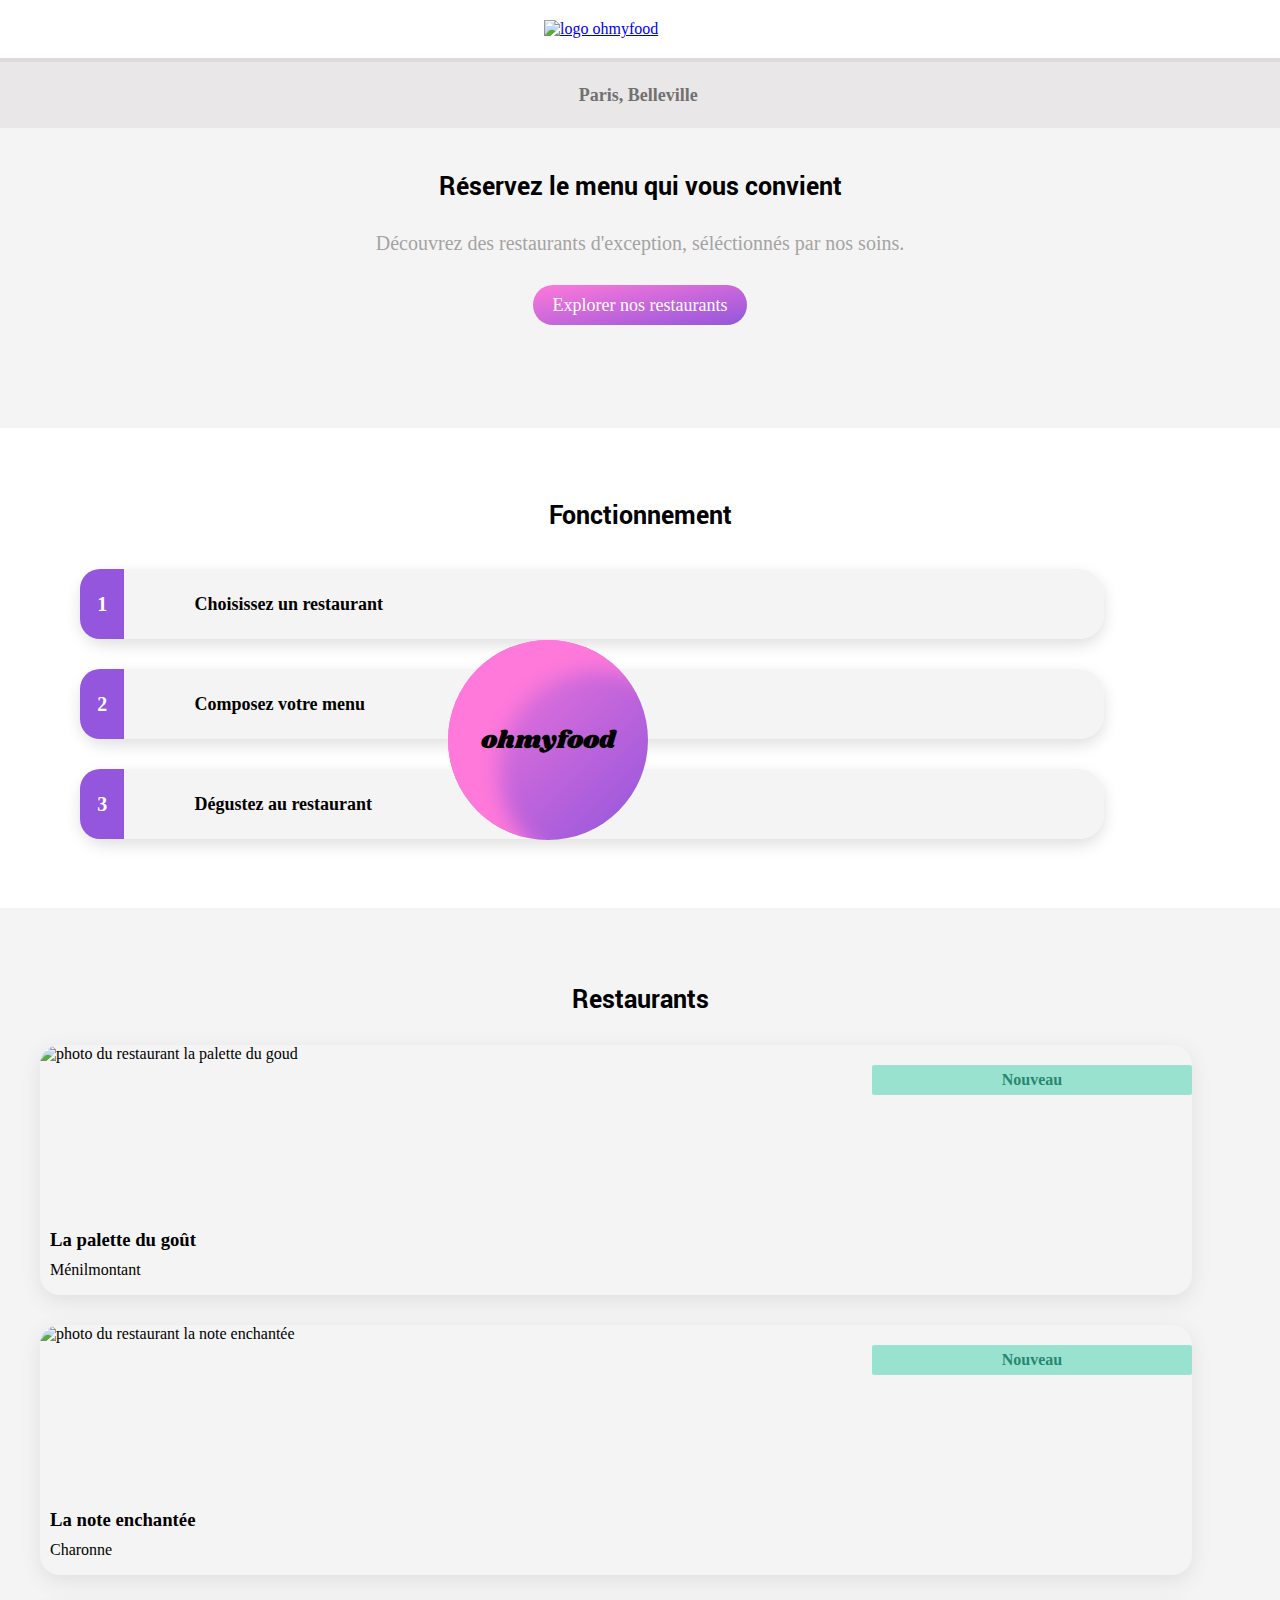
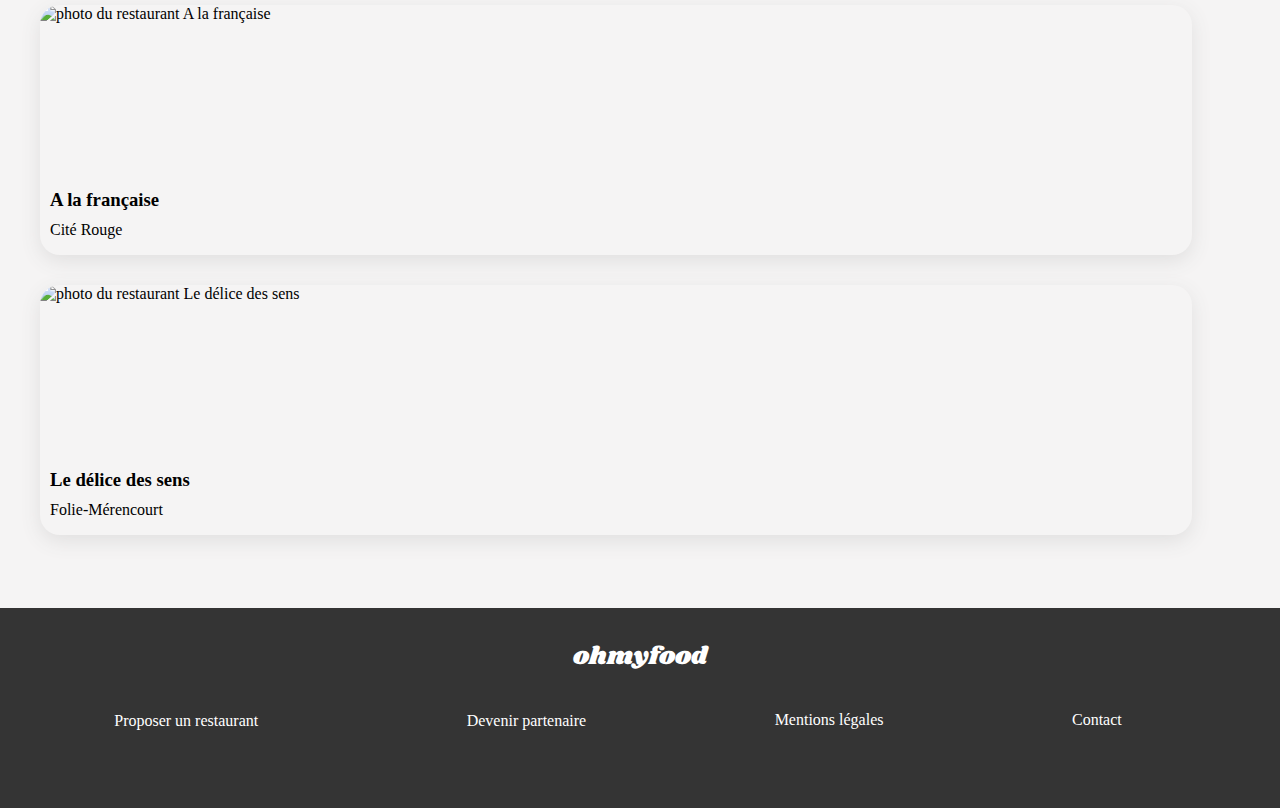
==== commit 4009cf70: "police roboto" ====
--- a/index.html
+++ b/index.html
@@ -8,7 +8,8 @@
         <link rel="stylesheet" href="https://use.fontawesome.com/releases/v5.15.4/css/all.css" integrity="sha384-DyZ88mC6Up2uqS4h/KRgHuoeGwBcD4Ng9SiP4dIRy0EXTlnuz47vAwmeGwVChigm" crossorigin="anonymous">
         <link rel="preconnect" href="https://fonts.googleapis.com">
         <link rel="preconnect" href="https://fonts.gstatic.com" crossorigin>
-        <link href="https://fonts.googleapis.com/css2?family=Roboto:wght@300;500&family=Shrikhand&display=swap" rel="stylesheet">
+        <link href="https://fonts.googleapis.com/css2?family=Shrikhand&display=swap" rel="stylesheet">
+        <link href="https://fonts.googleapis.com/css2?famille=Roboto:wght@300;500 & display=swap" rel="stylesheet">
         <title>ohmyfood</title>
     </head>
     <body>
--- a/sass/style.css
+++ b/sass/style.css
@@ -370,6 +370,16 @@
   font-weight: 800;
   margin-right: 15px;
   color: black;
+}
+
+@-webkit-keyframes check {
+  0% {
+  }
+}
+
+@keyframes check {
+  0% {
+  }
 }
 
 .valide {
